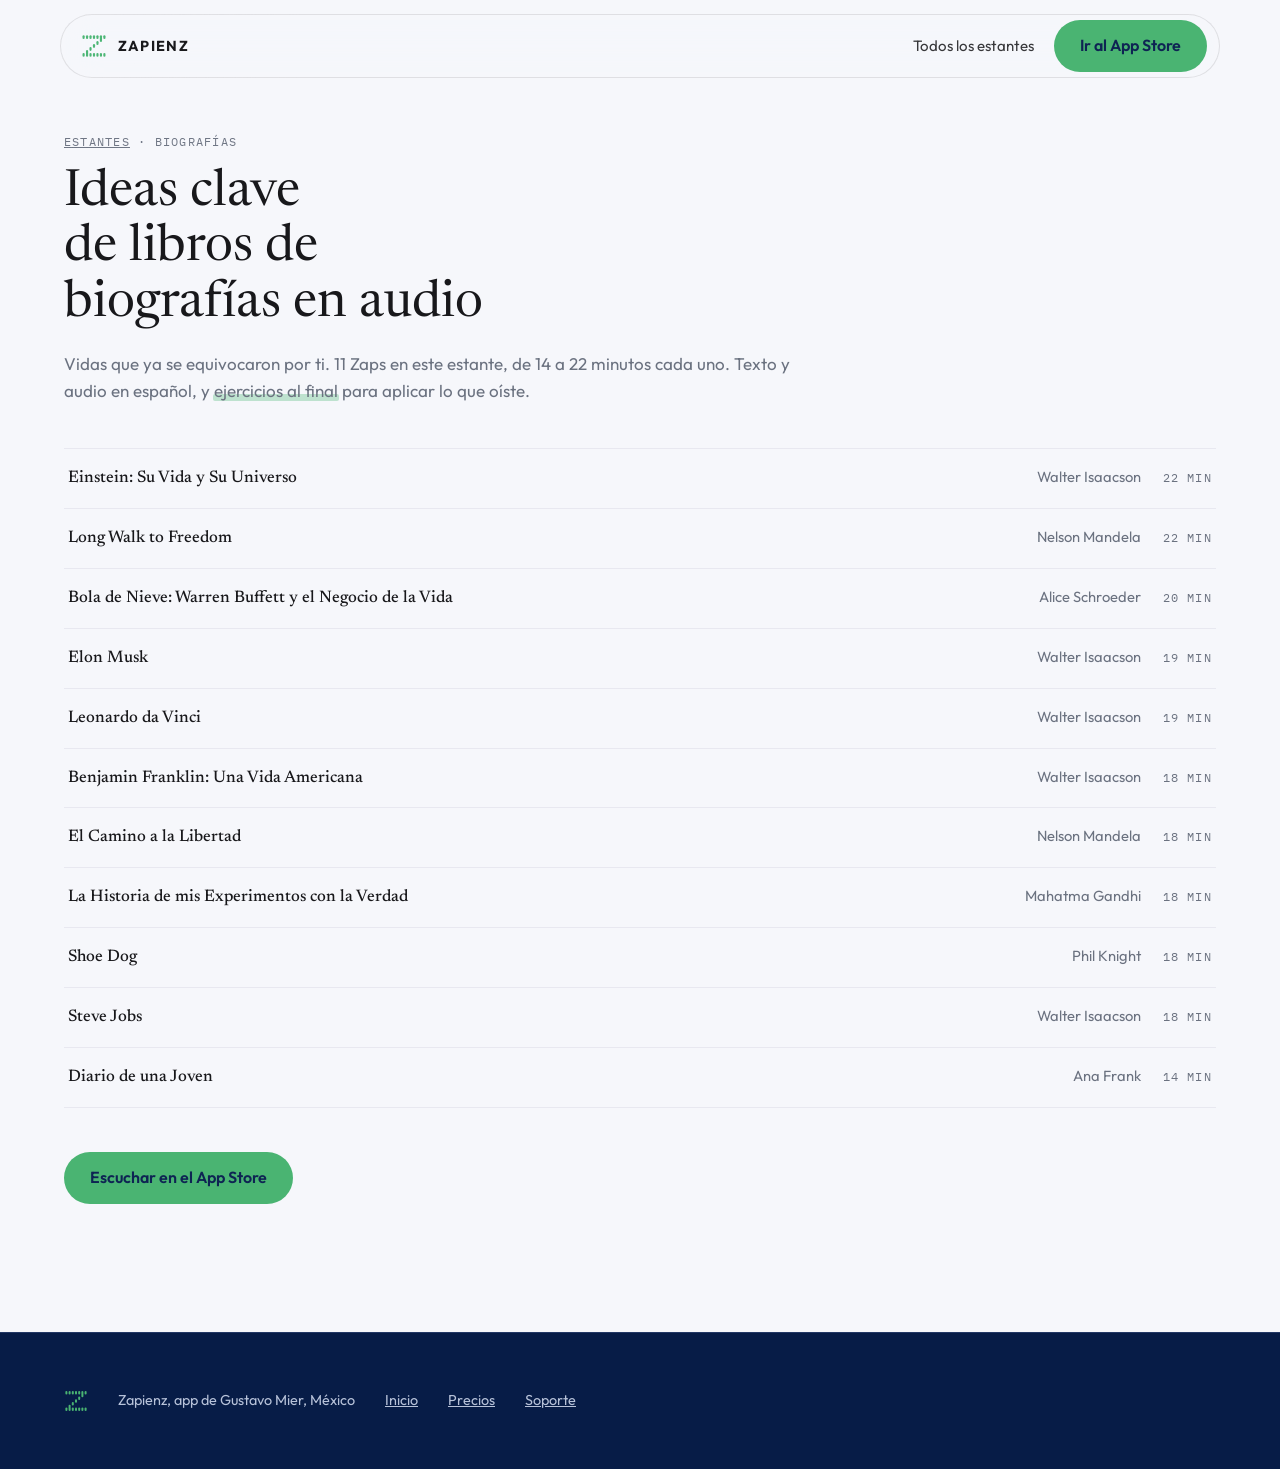
==== c/biografias/index.html @ 5ad280ed "Sitio de Zapienz: hero con clip cinematico propio, scrub por scroll y resenas reales - Hero: clips 1" ====
<!DOCTYPE html>
<html lang="es-MX" data-tema="papel">
<head>
<meta charset="utf-8">
<meta name="viewport" content="width=device-width, initial-scale=1, viewport-fit=cover">
<title>Libros de Biografías en audio y en español | Zapienz</title>
<meta name="description" content="Los 11 Zaps de biografías en Zapienz: las ideas clave de cada libro en audio y en español, de 14 a 22 minutos. Cada uno termina con ejercicios.">
<link rel="canonical" href="https://gamalabs26.github.io/zapienz-site/c/biografias/">
<meta name="theme-color" content="#0E2453">
<meta property="og:type" content="website">
<meta property="og:site_name" content="Zapienz">
<meta property="og:locale" content="es_MX">
<meta property="og:title" content="Libros de Biografías en audio y en español | Zapienz">
<meta property="og:description" content="Los 11 Zaps de biografías en Zapienz: las ideas clave de cada libro en audio y en español, de 14 a 22 minutos. Cada uno termina con ejercicios.">
<meta property="og:url" content="https://gamalabs26.github.io/zapienz-site/c/biografias/">
<meta property="og:image" content="https://gamalabs26.github.io/zapienz-site/assets/og.webp">
<meta property="og:image:width" content="1200">
<meta property="og:image:height" content="630">
<meta name="twitter:card" content="summary_large_image">
<meta name="twitter:title" content="Libros de Biografías en audio y en español | Zapienz">
<meta name="twitter:description" content="Los 11 Zaps de biografías en Zapienz: las ideas clave de cada libro en audio y en español, de 14 a 22 minutos. Cada uno termina con ejercicios.">
<meta name="twitter:image" content="https://gamalabs26.github.io/zapienz-site/assets/og.webp">
<link rel="icon" href="../../assets/brand/zapienz-mark.svg" type="image/svg+xml">
<link rel="preconnect" href="https://fonts.googleapis.com">
<link rel="preconnect" href="https://fonts.gstatic.com" crossorigin>
<link rel="stylesheet" href="https://fonts.googleapis.com/css2?family=Newsreader:ital,opsz,wght@0,6..72,400;0,6..72,500;1,6..72,400&amp;family=Outfit:wght@400;500;600;700&amp;family=IBM+Plex+Mono:wght@400;500&amp;display=swap">
<link rel="stylesheet" href="../../assets/css/site.css">
<script type="application/ld+json">
{"@context": "https://schema.org", "@type": "CollectionPage", "name": "Libros de Biografías en audio y en español | Zapienz", "description": "Los 11 Zaps de biografías en Zapienz: las ideas clave de cada libro en audio y en español, de 14 a 22 minutos. Cada uno termina con ejercicios.", "url": "https://gamalabs26.github.io/zapienz-site/c/biografias/", "inLanguage": "es", "isPartOf": {"@type": "WebSite", "name": "Zapienz", "url": "https://gamalabs26.github.io/zapienz-site/"}, "mainEntity": {"@type": "ItemList", "numberOfItems": 11, "itemListElement": [{"@type": "ListItem", "position": 1, "name": "Einstein: Su Vida y Su Universo"}, {"@type": "ListItem", "position": 2, "name": "Long Walk to Freedom"}, {"@type": "ListItem", "position": 3, "name": "Bola de Nieve: Warren Buffett y el Negocio de la Vida"}, {"@type": "ListItem", "position": 4, "name": "Elon Musk"}, {"@type": "ListItem", "position": 5, "name": "Leonardo da Vinci"}, {"@type": "ListItem", "position": 6, "name": "Benjamin Franklin: Una Vida Americana"}, {"@type": "ListItem", "position": 7, "name": "El Camino a la Libertad"}, {"@type": "ListItem", "position": 8, "name": "La Historia de mis Experimentos con la Verdad"}, {"@type": "ListItem", "position": 9, "name": "Shoe Dog"}, {"@type": "ListItem", "position": 10, "name": "Steve Jobs"}, {"@type": "ListItem", "position": 11, "name": "Diario de una Joven"}]}}
</script>
</head>
<body>
<svg class="grano" aria-hidden="true" focusable="false">
  <filter id="granoZap">
    <feTurbulence type="fractalNoise" baseFrequency="0.82" numOctaves="3" stitchTiles="stitch"/>
    <feColorMatrix type="saturate" values="0"/>
  </filter>
  <rect width="100%" height="100%" filter="url(#granoZap)"/>
</svg>
<nav class="nav" data-encogido="no" aria-label="Principal">
  <a class="nav__marca" href="../../" aria-label="Zapienz, inicio">
    <svg class="nav__mark" viewBox="0 0 120 120" width="26" height="26"
         aria-hidden="true" focusable="false" fill="currentColor">
      <rect class="zbar" data-col="0" x="7" y="10" width="10" height="18" rx="5"/>
      <rect class="zbar" data-col="0" x="7" y="92" width="10" height="18" rx="5"/>
      <rect class="zbar" data-col="1" x="23" y="10" width="10" height="18" rx="5"/>
      <rect class="zbar" data-col="1" x="23" y="78.33" width="10" height="31.67" rx="5"/>
      <rect class="zbar" data-col="2" x="39" y="10" width="10" height="18" rx="5"/>
      <rect class="zbar" data-col="2" x="39" y="64.67" width="10" height="18" rx="5"/>
      <rect class="zbar" data-col="2" x="39" y="92" width="10" height="18" rx="5"/>
      <rect class="zbar" data-col="3" x="55" y="10" width="10" height="18" rx="5"/>
      <rect class="zbar" data-col="3" x="55" y="51" width="10" height="18" rx="5"/>
      <rect class="zbar" data-col="3" x="55" y="92" width="10" height="18" rx="5"/>
      <rect class="zbar" data-col="4" x="71" y="10" width="10" height="18" rx="5"/>
      <rect class="zbar" data-col="4" x="71" y="37.33" width="10" height="18" rx="5"/>
      <rect class="zbar" data-col="4" x="71" y="92" width="10" height="18" rx="5"/>
      <rect class="zbar" data-col="5" x="87" y="10" width="10" height="31.67" rx="5"/>
      <rect class="zbar" data-col="5" x="87" y="92" width="10" height="18" rx="5"/>
      <rect class="zbar" data-col="6" x="103" y="10" width="10" height="18" rx="5"/>
      <rect class="zbar" data-col="6" x="103" y="92" width="10" height="18" rx="5"/>
    </svg>
    <svg class="nav__wordmark" viewBox="0 0 420 84" width="96" height="19"
         role="img" aria-label="Zapienz">
      <text x="0" y="62" font-family="Outfit, ui-sans-serif, system-ui, sans-serif"
            font-size="64" font-weight="700" letter-spacing="6"
            fill="currentColor">ZAPIENZ</text>
    </svg>
  </a>
  <div class="nav__enlaces"><a href="../../#catalogo-sec">Todos los estantes</a></div>
  <a class="cta" data-magnetic href="https://apps.apple.com/mx/app/id6762142820">Ir al App Store</a>
</nav>

<main class="seccion" data-superficie="papel" style="padding-top:132px">
  <div class="envoltura">
    <p class="mono"><a href="../../#catalogo-sec">Estantes</a> &middot; Biografías</p>
    <h1 class="serif" style="font-size:clamp(2rem,5vw,3.2rem);line-height:1.08;max-width:16ch;margin-top:14px">
      Ideas clave de libros de biografías en audio</h1>
    <p class="rev" style="margin-top:18px;color:var(--texto2);max-width:var(--medida)">
      Vidas que ya se equivocaron por ti. 11 Zaps en este estante, de 14 a 22 minutos cada uno. Texto y audio en español, y
      <span class="subrayado">ejercicios al final</span> para aplicar lo que oíste.</p>

    <ol class="lista-zaps">
        <li><span class="lista__t">Einstein: Su Vida y Su Universo</span><span class="lista__a">Walter Isaacson</span><span class="lista__m mono">22 min</span></li>
        <li><span class="lista__t">Long Walk to Freedom</span><span class="lista__a">Nelson Mandela</span><span class="lista__m mono">22 min</span></li>
        <li><span class="lista__t">Bola de Nieve: Warren Buffett y el Negocio de la Vida</span><span class="lista__a">Alice Schroeder</span><span class="lista__m mono">20 min</span></li>
        <li><span class="lista__t">Elon Musk</span><span class="lista__a">Walter Isaacson</span><span class="lista__m mono">19 min</span></li>
        <li><span class="lista__t">Leonardo da Vinci</span><span class="lista__a">Walter Isaacson</span><span class="lista__m mono">19 min</span></li>
        <li><span class="lista__t">Benjamin Franklin: Una Vida Americana</span><span class="lista__a">Walter Isaacson</span><span class="lista__m mono">18 min</span></li>
        <li><span class="lista__t">El Camino a la Libertad</span><span class="lista__a">Nelson Mandela</span><span class="lista__m mono">18 min</span></li>
        <li><span class="lista__t">La Historia de mis Experimentos con la Verdad</span><span class="lista__a">Mahatma Gandhi</span><span class="lista__m mono">18 min</span></li>
        <li><span class="lista__t">Shoe Dog</span><span class="lista__a">Phil Knight</span><span class="lista__m mono">18 min</span></li>
        <li><span class="lista__t">Steve Jobs</span><span class="lista__a">Walter Isaacson</span><span class="lista__m mono">18 min</span></li>
        <li><span class="lista__t">Diario de una Joven</span><span class="lista__a">Ana Frank</span><span class="lista__m mono">14 min</span></li>
    </ol>

    <p style="margin-top:44px"><a class="cta" data-magnetic href="https://apps.apple.com/mx/app/id6762142820">Escuchar en el App Store</a></p>
  </div>
</main>
<footer class="pie">
  <div class="pie__fila">
    <svg class="pie__mark" viewBox="0 0 120 120" width="24" height="24"
         aria-hidden="true" focusable="false" fill="currentColor">
      <rect class="zbar" data-col="0" x="7" y="10" width="10" height="18" rx="5"/>
      <rect class="zbar" data-col="0" x="7" y="92" width="10" height="18" rx="5"/>
      <rect class="zbar" data-col="1" x="23" y="10" width="10" height="18" rx="5"/>
      <rect class="zbar" data-col="1" x="23" y="78.33" width="10" height="31.67" rx="5"/>
      <rect class="zbar" data-col="2" x="39" y="10" width="10" height="18" rx="5"/>
      <rect class="zbar" data-col="2" x="39" y="64.67" width="10" height="18" rx="5"/>
      <rect class="zbar" data-col="2" x="39" y="92" width="10" height="18" rx="5"/>
      <rect class="zbar" data-col="3" x="55" y="10" width="10" height="18" rx="5"/>
      <rect class="zbar" data-col="3" x="55" y="51" width="10" height="18" rx="5"/>
      <rect class="zbar" data-col="3" x="55" y="92" width="10" height="18" rx="5"/>
      <rect class="zbar" data-col="4" x="71" y="10" width="10" height="18" rx="5"/>
      <rect class="zbar" data-col="4" x="71" y="37.33" width="10" height="18" rx="5"/>
      <rect class="zbar" data-col="4" x="71" y="92" width="10" height="18" rx="5"/>
      <rect class="zbar" data-col="5" x="87" y="10" width="10" height="31.67" rx="5"/>
      <rect class="zbar" data-col="5" x="87" y="92" width="10" height="18" rx="5"/>
      <rect class="zbar" data-col="6" x="103" y="10" width="10" height="18" rx="5"/>
      <rect class="zbar" data-col="6" x="103" y="92" width="10" height="18" rx="5"/>
    </svg>
    <span>Zapienz, app de Gustavo Mier, México</span>
    <a href="../../">Inicio</a>
    <a href="../../#precios">Precios</a>
    <a href="mailto:contactozapienz@gmail.com">Soporte</a>
  </div>
</footer>
<script src="../../assets/js/site.js" defer></script>
</body>
</html>
---- assets/css/site.css ----
/* =========================================================================
   ZAPIENZ — hoja unica. Concepto «De lomo a onda».
   Los 16 hex de marca salen del BRAND-CONTRACT del PRD, cada uno con fuente
   reabrible (icono de App Store medido con Pillow + lib/theme/colors.dart).
   Prohibido meter aqui un color que no este en ese contrato.
   ========================================================================= */

/* ---------- 1. TOKENS ---------------------------------------------------- */
:root{
  /* --- noche: todo lo que habla de SONIDO --- */
  --noche:        #0E2453;   /* fondo. 71.04% de los pixeles del icono de tienda */
  --noche-alto:   #10276D;   /* degradado superior del hero */
  --noche-hondo:  #071C47;   /* sombras y pie */
  --noche-sup:    #0F1B38;   /* superficie sobre noche */
  --noche-card:   #13244A;   /* tarjeta sobre noche */
  --noche-borde:  #223765;   /* borde sobre noche */
  --noche-texto:  #F8FAFC;   /* 14.4:1 sobre --noche */
  --noche-texto2: #B7C2D9;   /*  8.4:1 sobre --noche */
  --blanco:       #FFFFFF;   /* wordmark */

  /* --- papel: todo lo que habla del LIBRO --- */
  --papel:        #F6F7FB;
  --papel-hondo:  #F3F4F8;
  --papel-linea:  #E8E8F0;
  --tinta:        #18181B;   /* 16.5:1 sobre --papel */
  --tinta2:       #6B7280;

  /* --- accion, en ambas materias --- */
  --verde:        #4AB472;   /* CTA y barras */
  --verde-brillo: #38EB6B;   /* SOLO picos de barra y anillo de foco. Nunca superficie */

  /* --- movimiento: se definen UNA vez y todo el sitio hereda --- */
  --ease-out:    cubic-bezier(.16,.8,.3,1);
  --ease-exit:   cubic-bezier(.4,0,1,1);
  --ease-drawer: cubic-bezier(.22,1,.36,1);
  --dur-ui:      200ms;
  --dur-panel:   320ms;
  --dur-curtain: 520ms;
  --dur-reveal:  520ms;

  /* --- tipografia --- */
  --display: "Newsreader", ui-serif, Georgia, serif;
  --sans:    "Outfit", ui-sans-serif, system-ui, sans-serif;
  --mono:    "IBM Plex Mono", ui-monospace, SFMono-Regular, monospace;

  --medida: 68ch;
  --radio:  16px;
}

/* Superficie por seccion. Cada seccion pinta la suya, asi que nunca hay un
   estado intermedio feo mientras la cortina cruza. */
[data-superficie="noche"]{
  --bg: var(--noche); --bg2: var(--noche-card); --sup: var(--noche-sup);
  --texto: var(--noche-texto); --texto2: var(--noche-texto2);
  --linea: var(--noche-borde);
}
[data-superficie="papel"]{
  --bg: var(--papel); --bg2: var(--papel-hondo); --sup: var(--papel-hondo);
  --texto: var(--tinta); --texto2: var(--tinta2);
  --linea: var(--papel-linea);
}

/* ---------- 2. BASE ------------------------------------------------------ */
*,*::before,*::after{ box-sizing:border-box; }
html{ -webkit-text-size-adjust:100%;
       /* El nav es fijo y de 64 px: sin este margen de aterrizaje, cada enlace del
          menu dejaba su seccion medio tapada por la pildora. Medido: las cinco
          cifras de §4 quedaban cortadas por la mitad. */
       scroll-padding-top:96px; }
/* scroll-behavior NO va en html: animaria tambien Tab, Home/End y Ctrl+F.
   Se acota a los anclajes del nav, mas abajo. */
body{
  margin:0; background:var(--noche); color:var(--noche-texto);
  font-family:var(--sans); font-size:17px; line-height:1.6;
  font-synthesis-weight:none; text-rendering:optimizeLegibility;
  overflow-x:hidden;
}
img,svg,video,canvas{ max-width:100%; display:block; }
img{ height:auto; }
a{ color:inherit; }
h1,h2,h3{ margin:0; text-wrap:balance; }
p{ margin:0; }
ol,ul{ margin:0; padding:0; list-style:none; }
button{ font:inherit; color:inherit; background:none; border:0; cursor:pointer; }

:where(a,button,summary,[tabindex]):focus-visible{
  outline:3px solid var(--verde-brillo); outline-offset:3px; border-radius:6px;
}

.seccion{
  background:var(--bg); color:var(--texto);
  padding:clamp(72px,10vw,140px) clamp(20px,5vw,64px);
  position:relative; z-index:1;
}
.envoltura{ max-width:1200px; margin-inline:auto; }
.mono{ font-family:var(--mono); font-size:.78rem; letter-spacing:.10em;
       text-transform:uppercase; color:var(--texto2); }
.serif{ font-family:var(--display); font-weight:400; }
.sr-only{ position:absolute; width:1px; height:1px; padding:0; margin:-1px;
          overflow:hidden; clip-path:inset(50%); white-space:nowrap; }

/* ---------- 3. GRANO (mecanica: grain) ----------------------------------- */
/* El SVG feTurbulence vive inline en el HTML; aqui solo se tiende encima. */
.grano{
  position:fixed; inset:0; z-index:60; pointer-events:none;
  opacity:.16; mix-blend-mode:overlay;
}

/* ---------- 4. NAV — pill (mecanica: liquid-glass) ----------------------- */
.nav{
  position:fixed; z-index:50; top:14px; left:50%; translate:-50% 0;
  width:min(1160px,calc(100% - 28px));
  display:flex; align-items:center; gap:20px;
  padding:12px 12px 12px 20px; height:64px;
  border-radius:999px; border:1px solid rgba(255,255,255,.14);
  background:rgba(14,36,83,.55);
  backdrop-filter:blur(18px) saturate(150%);
  -webkit-backdrop-filter:blur(18px) saturate(150%);
  transition:height var(--dur-panel) var(--ease-out),
             background var(--dur-panel) var(--ease-out);
}
.nav[data-encogido="si"]{ height:52px; background:rgba(7,28,71,.72); }
[data-tema="papel"] .nav{
  background:rgba(246,247,251,.62); border-color:rgba(24,24,27,.10); color:var(--tinta);
}
.nav__marca{ display:flex; align-items:center; gap:10px; margin-right:auto;
             color:var(--verde); text-decoration:none; }
/* Ojo: `.nav__marca svg` tambien alcanzaba al imagotipo (que ahora va inline y
   tambien es un <svg>) y lo aplastaba a 26px. Cada pieza lleva su clase. */
.nav__mark{ width:26px; height:26px; flex:none; }
.nav__wordmark{ width:96px; height:19px; flex:none; color:var(--blanco); }
[data-tema="papel"] .nav__wordmark{ color:var(--tinta); }
.nav__enlaces{ display:flex; gap:22px; font-size:.94rem; }
.nav__enlaces a{ text-decoration:none; opacity:.86; transition:opacity var(--dur-ui) var(--ease-out); }
/* Los anclajes SI se animan; la navegacion por teclado no. */
.nav__enlaces a{ scroll-behavior:smooth; }

/* ---------- 5. CTA (mecanica: magnetic) ---------------------------------- */
/* El CTA principal va SOLIDO: nunca liquid-glass, nunca shiny-sweep. */
.cta{
  display:inline-flex; align-items:center; justify-content:center; gap:10px;
  min-height:52px; padding:0 26px; border-radius:999px;
  background:var(--verde); color:var(--noche);   /* 5.8:1. Blanco daria 2.6:1 y REPRUEBA */
  font-weight:600; font-size:1rem; text-decoration:none;
  transition:transform var(--dur-ui) var(--ease-out),
             box-shadow var(--dur-ui) var(--ease-out);
  will-change:transform;
}
.cta:active{ transform:scale(.97); }
.cta--fantasma{
  background:transparent; color:var(--texto);
  border:1px solid var(--linea); font-weight:500;
}
.cta--ancho{ width:100%; }
.cta-appstore{ display:inline-block; }
.cta-appstore img{ height:54px; width:auto; }

/* ---------- 6. HERO ------------------------------------------------------ */
.hero{
  min-height:100svh; display:grid; align-content:center;
  padding-top:120px; overflow:clip;
  background:linear-gradient(180deg,var(--noche-alto) 0%,var(--noche) 46%,var(--noche-hondo) 100%);
}
/* El clip en reposo. Vive DEBAJO del canvas del scrub: mientras el hero no se ha
   movido se ve el video; en cuanto el scroll entra, el canvas se revela encima y el
   video se pausa (ver `data-scrub` en site.js). Asi el brief -- video que autoarranca
   en bucle -- y el PRD -- el scroll manda los cuadros -- conviven sin pelearse por
   el mismo pixel. */
.hero__video{
  position:absolute; inset:0; z-index:0; width:100%; height:100%;
  object-fit:cover; display:block;
  opacity:0; transition:opacity .55s var(--ease-out);
}
.hero__video[data-listo="si"]{ opacity:1; }
.hero[data-scrub="si"] .hero__video{ opacity:0; }
.hero__lienzo{ position:absolute; inset:0; z-index:0; }
/* Un canvas con {alpha:false} y sin nada dibujado pinta NEGRO OPACO, y tapaba el
   degradado de marca del hero: el sitio abria en negro, que es justo lo prohibido.
   Se revela solo cuando el motor ya pinto su primer cuadro. */
.hero__lienzo canvas{ width:100%; height:100%; object-fit:cover;
                      opacity:0; transition:opacity var(--dur-reveal) var(--ease-out); }
/* El canvas solo se descubre cuando el scroll ya esta scrubbeando: si se revelara
   con el primer cuadro pintado, taparia el video en reposo. */
.hero[data-scrub="si"] .hero__lienzo[data-pintado="si"] canvas{ opacity:1; }
/* Sin JS -- o con el motor de cuadros caido -- el canvas nunca se descubre y manda
   el video con su poster. */
/* El preloader NUNCA es negro plano: es el poster del hero atenuado. */
.hero__poster{
  position:absolute; inset:0; z-index:0;
  /* La ruta va AQUI y no en un style inline del HTML: un url() dentro de una custom
     property se resuelve contra la hoja donde se sustituye, y desde el HTML acababa
     pidiendo assets/css/assets/hero-poster.webp. Medido en el servidor local. */
  background:linear-gradient(rgba(16,39,109,.30),rgba(7,28,71,.62)),
             url('../hero-poster.webp') center/cover no-repeat;
}
/* En vertical el poster 16:9 se recortaria a los lados y perderia los anaqueles de
   arriba; el clip movil tiene su propio cuadro inicial, y este es. */
@media (max-width:767px){
  .hero__poster{
    background:linear-gradient(rgba(16,39,109,.30),rgba(7,28,71,.62)),
               url('../hero-poster-916.webp') center/cover no-repeat;
  }
}
/* El velo del hero. Su trabajo es sostener el contraste AA del titular SIN apagar
   el clip: por eso pesa en la columna izquierda, donde vive el texto, y se abre
   casi del todo a la derecha, que es donde el video dibuja la Z. La version
   anterior estaba calibrada para tapar portadas y dejaba el clip como una bruma
   azul lavada (medido en captura: el trazo verde perdia casi todo el color). */
.hero__velo{
  position:absolute; inset:0; z-index:1; pointer-events:none;
  background:
    linear-gradient(90deg, rgba(14,36,83,.95) 0 18%, rgba(14,36,83,.86) 40%,
                    rgba(14,36,83,.62) 58%, rgba(14,36,83,.18) 80%,
                    rgba(14,36,83,.30) 100%),
    linear-gradient(180deg, rgba(16,39,109,.78) 0 8%, rgba(14,36,83,.12) 34%,
                    rgba(7,28,71,.46) 84%, rgba(7,28,71,.92) 100%);
}

/* ---------- 5b. EL MURO DE PORTADAS (parallax-layers) -------------------- */
/* Las 28 ilustraciones REALES del catalogo, en tres profundidades que derivan a
   distinta velocidad. Empezo en el hero, donde tapaba el clip de la libreria; su
   sitio es la seccion de precios: mientras se lee «1 credito = 1 Zap para
   siempre», detras pasa despacio el catalogo que se esta comprando. */
.seccion--muro{ position:relative; overflow:clip; }
.muro{
  position:absolute; inset:-8% -4%; z-index:0; pointer-events:none; overflow:clip;
  /* La inclinacion va en el ENVOLTORIO, nunca en `.muro__capa`: ahi el JS del
     parallax escribe su propio `transform` cada cuadro y borraria el giro. */
  transform:rotate(-4deg) scale(1.1);
  -webkit-mask-image:linear-gradient(180deg,transparent 0,#000 22% 74%,transparent 100%);
          mask-image:linear-gradient(180deg,transparent 0,#000 22% 74%,transparent 100%);
}
.muro__capa{ position:absolute; inset:0; will-change:transform; }
.muro__fila{
  position:absolute; left:0; display:flex; gap:22px; width:max-content;
  will-change:transform; animation:deriva var(--deriva) linear infinite;
}
/* Dos direcciones opuestas: con todas las filas hacia el mismo lado el muro se lee
   como una sola imagen que se mueve, y no como capas a distinta distancia. */
@keyframes deriva{ from{ transform:translate3d(0,0,0); }
                     to{ transform:translate3d(-50%,0,0); } }
@keyframes deriva-inv{ from{ transform:translate3d(-50%,0,0); }
                         to{ transform:translate3d(0,0,0); } }
.muro__fila img{ width:auto; border-radius:7px; display:block;
                 box-shadow:0 18px 40px rgba(4,14,38,.55); }

/* Cada profundidad: mas lejos = mas chica, mas apagada y mas lenta. */
.muro__fila--a{ top:-2%; --deriva:132s; }
.muro__fila--b{ top:30%; --deriva:104s; animation-name:deriva-inv; }
.muro__fila--c{ top:62%; --deriva:88s; }
.muro__fila--a img{ height:clamp(96px,12vw,150px);  filter:saturate(.5) brightness(.6); }
.muro__fila--b img{ height:clamp(120px,15vw,196px); filter:saturate(.65) brightness(.75); }
.muro__fila--c img{ height:clamp(140px,18vw,240px); filter:saturate(.8)  brightness(.9); }
/* Aqui el velo tapa MUCHO mas que en el hero: debajo hay dos tarjetas de precio con
   listas, y un precio que se lee mal es un precio que no se paga. */
.muro__velo{
  position:absolute; inset:0; z-index:1; pointer-events:none;
  background:
    linear-gradient(180deg, var(--noche) 0 6%, rgba(14,36,83,.86) 24%,
                    rgba(14,36,83,.9) 76%, var(--noche) 100%),
    linear-gradient(90deg, rgba(14,36,83,.5) 0, rgba(14,36,83,.12) 50%,
                    rgba(14,36,83,.5) 100%);
}
.seccion--muro > .envoltura{ position:relative; z-index:2; }

.hero__contenido{ position:relative; z-index:2; max-width:1200px;
                  margin-inline:auto; width:100%; }
.hero h1{
  font-family:var(--sans); font-weight:600; letter-spacing:-.025em; line-height:1.04;
  font-size:clamp(2.5rem,7vw,5.2rem); margin:18px 0 20px; max-width:16ch;
}
.hero__sub{ font-family:var(--display); font-size:clamp(1.05rem,2vw,1.3rem);
            color:var(--noche-texto2); max-width:52ch; margin-bottom:30px; }
.hero__acciones{ display:flex; flex-wrap:wrap; gap:14px; align-items:center; }
.hero__precio{ margin-top:22px; }

/* ---------- 6b. MUESTRA DE AUDIO (AnalyserNode) --------------------------
   El CTA secundario del hero suena. En un producto de audio la muestra ES la
   demo, asi que la onda que dibuja el canvas es el espectro REAL del archivo
   que se esta oyendo -- el mismo gesto grafico que el estante de §5, pero aqui
   movido por sonido y no por el puntero. Va numerada 6b y no 24 para quedarse
   pegada al hero, que es donde vive. */
.cta--audio{ cursor:pointer; font:inherit; font-weight:500; }
/* El icono se dibuja con bordes, sin SVG ni fuente de iconos: son 14 px y dos
   estados. Triangulo en reposo, dos barras sonando. */
.cta--audio__icono{ position:relative; width:12px; height:14px; flex:none; }
.cta--audio__icono::before,
.cta--audio__icono::after{ content:''; position:absolute; top:0;
                           transition:opacity var(--dur-ui) var(--ease-out); }
.cta--audio__icono::before{
  left:1px; width:0; height:0;
  border-left:11px solid currentColor;
  border-top:7px solid transparent; border-bottom:7px solid transparent;
}
.cta--audio__icono::after{ opacity:0; }
[data-sonando="si"] .cta--audio__icono::before{
  left:0; width:4px; height:14px; border:0; background:currentColor;
}
[data-sonando="si"] .cta--audio__icono::after{
  right:0; width:4px; height:14px; background:currentColor; opacity:1;
}

.muestra{
  margin-top:20px; max-width:440px;
  border:1px solid var(--noche-borde); border-radius:14px;
  padding:13px 16px 14px; background:rgba(19,36,74,.55);
  -webkit-backdrop-filter:blur(10px); backdrop-filter:blur(10px);
  opacity:0; transform:translate3d(0,-8px,0);
  transition:opacity var(--dur-panel) var(--ease-out),
             transform var(--dur-panel) var(--ease-drawer);
}
.muestra.abierta{ opacity:1; transform:none; }
.muestra__fila{ display:flex; align-items:center; gap:14px; }
/* `display:block` y alto fijo: un canvas es inline por defecto y arrastra el
   espacio de la linea base, que dejaba 4 px de aire bajo la onda. */
.muestra__onda{ flex:1 1 auto; width:100%; height:40px; display:block; }
.muestra__t{ flex:none; font-size:.78rem; color:var(--noche-texto2);
             font-variant-numeric:tabular-nums; }
.muestra__pie{ margin-top:10px; font-size:.8rem; line-height:1.45;
               color:var(--noche-texto2); }

/* ---------- 7. blur-in-word ---------------------------------------------- */
.palabra{ display:inline-block; filter:blur(10px); opacity:0;
          transform:translate3d(0,.34em,0);
          transition:filter var(--dur-reveal) var(--ease-out),
                     opacity  var(--dur-reveal) var(--ease-out),
                     transform var(--dur-reveal) var(--ease-out); }
.palabra.visible{ filter:blur(0); opacity:1; transform:none; }

/* ---------- 8. REVEALS (piso gratis) ------------------------------------- */
.rev{ opacity:0; transform:translate3d(0,22px,0);
      transition:opacity var(--dur-reveal) var(--ease-out),
                 transform var(--dur-reveal) var(--ease-out); }
.rev.visible{ opacity:1; transform:none; }

/* ---------- 9. highlighter-sweep ----------------------------------------- */
.subrayado{ position:relative; white-space:nowrap; }
.subrayado::after{
  content:""; position:absolute; left:-.08em; right:-.08em; bottom:.02em; height:.42em;
  background:var(--verde); opacity:.32; z-index:-1; border-radius:2px;
  transform:scaleX(0); transform-origin:left center;
  transition:transform 560ms var(--ease-drawer);
}
.subrayado.visible::after{ transform:scaleX(1); }

/* ---------- 10. TARJETAS ------------------------------------------------- */
.rejilla-3{ display:grid; gap:18px; grid-template-columns:repeat(auto-fit,minmax(260px,1fr));
            margin-top:44px; }
/* La tarjeta deja de ser un rectangulo gris: cifra real arriba, filete verde a la
   izquierda que crece al apuntarla, y la del medio montada un poco mas arriba para
   que las tres no lean como tres columnas iguales de una diapositiva. */
.tarjeta{ position:relative; overflow:hidden;
          background:var(--sup); border:1px solid var(--linea);
          border-radius:var(--radio); padding:26px 26px 26px 30px;
          transition:transform var(--dur-panel) var(--ease-out),
                     border-color var(--dur-panel) var(--ease-out); }
.tarjeta::before{ content:""; position:absolute; left:0; top:0; bottom:0; width:3px;
                  background:var(--verde); transform:scaleY(.22);
                  transform-origin:0 0;
                  transition:transform var(--dur-panel) var(--ease-drawer); }
.tarjeta__n{ display:block; font-family:var(--sans); font-weight:600;
             font-size:3.1rem; line-height:1; letter-spacing:-.04em;
             color:var(--verde); margin-bottom:12px; }
.tarjeta h3{ font-family:var(--sans); font-weight:600; font-size:1.12rem; margin-bottom:8px; }
.tarjeta p{ color:var(--texto2); font-size:.96rem; }
.rejilla-3 > .tarjeta:nth-child(2){ transform:translate3d(0,-22px,0); }

/* ---------- 11. SAGA (pinned-saga) --------------------------------------- */
.saga{ position:relative; }
/* El pin lo pone el JS (site.js), no esta hoja: sin JS la saga tiene que quedar
   como una lista apilada y legible, que es el fallback que promete el PRD. */
.saga__pin{ position:relative; top:0; min-height:100svh; display:grid;
            align-content:center; overflow:clip;
            padding-block:clamp(48px,8vh,96px); }
/* El halo. La seccion vive sobre papel casi blanco y la queja medida fue que el
   45% del alto se leia como hueco: este resplandor verde detras del telefono le
   da centro de gravedad a la composicion y ata la seccion al color de marca. */
.saga__aura{
  position:absolute; z-index:0; left:-8%; top:50%; translate:0 -50%;
  width:min(780px,64vw); aspect-ratio:1; border-radius:50%; pointer-events:none;
  background:radial-gradient(circle,
    color-mix(in srgb,var(--verde) 52%,transparent) 0,
    color-mix(in srgb,var(--verde) 20%,transparent) 38%,
    color-mix(in srgb,var(--verde) 6%,transparent) 60%,
    transparent 76%);
  filter:blur(10px);
}
.saga__rejilla{ position:relative; z-index:1; display:grid;
                grid-template-columns:minmax(0,330px) minmax(0,1fr);
                gap:clamp(28px,5.5vw,80px); align-items:center; }
.saga__h{ font-family:var(--display); font-weight:500; line-height:1.12;
          font-size:clamp(1.8rem,4.2vw,2.9rem); letter-spacing:-.018em;
          margin:10px 0 26px; }
.saga__caja{ position:relative; }
.saga__pie{ margin-top:24px; font-style:italic; font-size:1.15rem;
            color:var(--texto2); }

/* --- El telefono: la pantalla real de la app, reconstruida en HTML --- */
.fono{ perspective:1500px; justify-self:center; width:100%; max-width:330px; }
.fono__pantalla{
  position:relative; width:100%; aspect-ratio:330/672; overflow:hidden;
  border-radius:42px; border:10px solid #0B1024; background:#060E24;
  padding:16px 15px 0; display:flex; flex-direction:column; gap:13px;
  color:var(--noche-texto); font-size:13px; line-height:1.35;
  box-shadow:0 42px 80px rgba(7,28,71,.38), 0 8px 20px rgba(7,28,71,.24),
             inset 0 0 0 1px rgba(255,255,255,.07);
}
/* La barra de la app: flecha de regreso y marcador, los dos iconos que salen en
   la captura. Van en CSS puro para no cargar un SVG por un triangulo. */
.fono__barra{ display:flex; justify-content:space-between; align-items:center;
              height:30px; flex:none; }
.fono__icono{ width:30px; height:30px; border-radius:50%;
              background:rgba(255,255,255,.07); position:relative; }
.fono__icono--atras::before{
  content:""; position:absolute; left:12px; top:50%;
  width:8px; height:8px; border-left:2px solid var(--noche-texto2);
  border-bottom:2px solid var(--noche-texto2); rotate:45deg; translate:0 -50%;
}
.fono__icono--marca{ background:color-mix(in srgb,var(--verde) 22%,transparent); }
.fono__icono--marca::before{
  content:""; position:absolute; inset:9px 11px; background:var(--verde-brillo);
  clip-path:polygon(0 0,100% 0,100% 100%,50% 72%,0 100%);
}
.fono__ficha{ display:grid; grid-template-columns:74px minmax(0,1fr); gap:12px;
              align-items:start; flex:none; }
/* La cubierta va en TIPOGRAFIA: ninguna de las 28 ilustraciones propias es de
   este libro y aparear una seria inventar la asociacion (PRD, seccion 10.4). */
.fono__tapa{
  aspect-ratio:3/4; border-radius:10px; display:grid; align-content:center;
  padding:8px; font-family:var(--display); font-size:12px; line-height:1.15;
  color:var(--noche-texto); text-align:left;
  background:linear-gradient(155deg,var(--noche-alto),var(--noche-hondo));
  box-shadow:inset 0 0 0 1px rgba(255,255,255,.09);
}
.fono__tapa b{ font-size:17px; font-weight:600; display:block; }
.fono__chip{ display:inline-block; padding:4px 9px; border-radius:999px;
             background:rgba(255,255,255,.08); color:var(--noche-texto2);
             font-size:10.5px; letter-spacing:.01em; }
.fono__libro{ font-family:var(--display); font-size:17px; line-height:1.15;
              margin:7px 0 2px; }
.fono__autor{ color:var(--noche-texto2); font-size:11.5px; }
.fono__chips{ display:flex; gap:6px; margin-top:8px; }
.fono__cta{ flex:none; border-radius:12px; padding:11px; text-align:center;
            background:var(--verde); color:#06210F; font-weight:600;
            font-size:13px; box-shadow:0 10px 26px rgba(74,180,114,.35); }
.fono__seccion{ flex:1 1 auto; min-height:0; border-radius:14px; padding:12px;
                background:rgba(255,255,255,.05);
                box-shadow:inset 0 0 0 1px rgba(255,255,255,.07);
                display:flex; flex-direction:column; gap:9px; }
.fono__vivo{ align-self:start; padding:3px 9px; border-radius:999px;
             font-family:var(--mono); font-size:9.5px; letter-spacing:.08em;
             text-transform:uppercase; color:var(--verde-brillo);
             background:color-mix(in srgb,var(--verde) 18%,transparent); }
.fono__titulo{ font-family:var(--display); font-size:16px; line-height:1.22; }
.fono__onda{ width:100%; flex:1 1 auto; min-height:54px; }
.fono__player{ flex:none; display:grid; grid-template-columns:34px minmax(0,1fr) 34px;
               gap:10px; align-items:center; padding:10px 0 9px;
               border-top:1px solid rgba(255,255,255,.09); }
.fono__mini{ width:34px; height:34px; border-radius:7px;
             background:linear-gradient(155deg,var(--noche-alto),var(--noche-hondo));
             box-shadow:inset 0 0 0 1px rgba(255,255,255,.09); }
.fono__minilibro{ font-size:11.5px; white-space:nowrap; overflow:hidden;
                  text-overflow:ellipsis; }
.fono__minipaso{ font-family:var(--mono); font-size:10px; color:var(--noche-texto2);
                 margin-top:2px; }
.fono__play{ width:34px; height:34px; border-radius:50%; background:var(--verde);
             position:relative; }
.fono__play::before{ content:""; position:absolute; left:11px; top:50%;
                     translate:0 -50%; width:0; height:0;
                     border-left:11px solid #06210F;
                     border-top:7px solid transparent;
                     border-bottom:7px solid transparent; }
.fono__barrita{ flex:none; height:3px; border-radius:2px; margin-bottom:10px;
                background:rgba(255,255,255,.12); overflow:hidden; }
.fono__barrita i{ display:block; height:100%; width:8%; border-radius:2px;
                  background:var(--verde-brillo);
                  transition:width var(--dur-panel) var(--ease-out); }

/* --- La lista de las seis secciones --- */
/* El foco NO se marca apagando el texto inactivo. Lo hacia con `opacity:.28`, que
   sobre papel dejaba los items 1-5 en ~1.9:1 de contraste: ilegibles, y por debajo
   del AA que exige el PRD. Ahora el inactivo se queda en --texto2 (4.6:1 medido
   sobre --papel) y lo que cambia es el color, la posicion y el numero. */
.saga__lista li{ padding:15px 0 15px 52px; position:relative;
                 border-bottom:1px solid var(--linea); color:var(--texto2);
                 font-family:var(--display);
                 font-size:clamp(1.05rem,2.1vw,1.45rem); line-height:1.25;
                 transition:color var(--dur-panel) var(--ease-out),
                            transform var(--dur-panel) var(--ease-out); }
.saga__lista li[data-activo="si"]{ color:var(--texto); transform:translate3d(8px,0,0); }
.saga__lista li::before{
  content:attr(data-n); position:absolute; left:0; top:50%; translate:0 -50%;
  width:34px; height:34px; border-radius:50%; display:grid; place-items:center;
  font-family:var(--mono); font-size:.74rem;
  border:1px solid var(--linea); color:var(--texto2); background:var(--bg);
  transition:background var(--dur-panel) var(--ease-out),
             color var(--dur-panel) var(--ease-out),
             box-shadow var(--dur-panel) var(--ease-out);
}
.saga__lista li[data-activo="si"]::before{
  background:var(--verde); border-color:var(--verde); color:#06210F;
  box-shadow:0 0 0 6px color-mix(in srgb,var(--verde) 18%,transparent);
}
/* El haz pasa por el CENTRO de los numeros: 34 px de ancho, menos su mitad.
   Debajo va un riel fijo: sin el, el tramo luminoso se leia como una rayita verde
   suelta entre dos items en vez de como algo que recorre la lista. */
.saga__caja::before{ content:""; position:absolute; left:16px; top:18px; bottom:18px;
                     width:2px; background:var(--linea); border-radius:2px; }
.saga__haz{ position:absolute; left:16px; top:0; width:2px; height:100%; z-index:1; }
.saga__lista{ position:relative; z-index:2; }

/* ---------- 12. spotlight-reveal (CSS-first) ----------------------------- */
/* Las tres huellas viven AQUI, en la misma declaracion: la mascara, el
   radial-gradient y la variable de puntero. El JS solo mueve --mx / --my. */
.linterna{ position:relative; border-radius:var(--radio); overflow:hidden;
           touch-action:none; cursor:none; }
.linterna__capa{ position:absolute; inset:0; }
/* La onda va ENCIMA y enmascarada: dentro del haz se ve el audio, fuera se lee
   la cita. Es el gesto de la linterna, no una capa de fondo. */
.linterna__onda{
  z-index:2;
  /* En reposo el haz descansa ABAJO A LA DERECHA, junto a la pista «desliza el
     dedo», no en el centro. Con el centro por defecto la onda se tendia encima de
     la cita y borraba palabras enteras: medido en captura, «de dominar un oficio»
     y «construir lealtad» quedaban tapadas antes de que nadie moviera el cursor. */
  -webkit-mask-image:radial-gradient(circle var(--r,130px) at var(--mx,87%) var(--my,78%),
                     #000 58%, rgba(0,0,0,.35) 78%, transparent 100%);
          mask-image:radial-gradient(circle var(--r,130px) at var(--mx,87%) var(--my,78%),
                     #000 58%, rgba(0,0,0,.35) 78%, transparent 100%);
}
/* La CITA va en flujo y es la que le da altura a la caja; la onda se tiende encima
   con la mascara. Con las dos capas en absolute la linterna colapsaba a una linea
   de 1 px y la mecanica protagonista de esta seccion no se veia. Medido en local. */
.linterna__texto{ position:relative; inset:auto; z-index:1;
                  padding:clamp(28px,5vw,56px); font-family:var(--display);
                  font-size:clamp(1.05rem,2.1vw,1.45rem); line-height:1.5;
                  color:var(--noche-texto2);
                  min-height:min(46vh,360px); display:grid; align-content:center; }
.linterna__pista{ position:absolute; right:16px; bottom:14px; z-index:3;
                  pointer-events:none; }

/* ---------- 13. CIFRAS --------------------------------------------------- */
.cifras{ display:grid; gap:20px; margin-top:48px;
         grid-template-columns:repeat(auto-fit,minmax(180px,1fr)); }
.cifra__n{ font-family:var(--sans); font-weight:600; letter-spacing:-.03em;
           font-size:clamp(2.6rem,6vw,4rem); color:var(--verde); line-height:1; }
.cifra__t{ color:var(--texto2); margin-top:8px; font-size:.95rem; }
.cifra__pie{ font-family:var(--mono); font-size:.72rem; color:var(--texto2); opacity:.7; }

/* ---------- 14. ESTANTE + catalog-waveform ------------------------------- */
/* La onda de 303 barras vive sobre una PLACA NOCHE, no sobre el papel. Medido en
   captura: verde #4AB472 al 62% de alfa sobre --papel da ~1.9:1 de contraste y se
   lee como una grafica de hoja de calculo. Sobre noche es un ecualizador. La placa
   ademas mete la materia «sonido» en mitad de la seccion «libro», que es el
   concepto entero del sitio, y da la transicion entre superficies que faltaba. */
.estante__lienzo{ position:relative; width:100%; height:min(56vh,430px);
                  touch-action:none; border-radius:22px; overflow:hidden;
                  padding:26px 22px 22px;
                  background:
                    radial-gradient(120% 90% at 50% 118%,
                      color-mix(in srgb,var(--verde) 26%,transparent) 0, transparent 62%),
                    linear-gradient(180deg,var(--noche-alto),var(--noche) 46%,var(--noche-hondo));
                  box-shadow:0 30px 70px rgba(7,28,71,.26),
                             inset 0 0 0 1px rgba(255,255,255,.07); }
.estante__lienzo canvas{ width:100%; height:100%; }
.estante__tooltip{
  /* top/left explicitos: un absolute sin ellos se ancla a su posicion ESTATICA
     -- debajo del canvas -- y el translate3d del JS lo dejaba flotando sobre las
     tarjetas de abajo en vez de junto al cursor. */
  position:absolute; top:0; left:0; z-index:4; pointer-events:none; opacity:0;
  padding:9px 13px; border-radius:10px; font-family:var(--mono); font-size:.75rem;
  /* La placa ya es noche: un rotulo noche sobre noche desaparece. Va en papel. */
  background:var(--papel); color:var(--tinta); border:1px solid var(--papel-linea);
  box-shadow:0 10px 26px rgba(4,14,38,.45);
  transition:opacity var(--dur-ui) var(--ease-out);
}
.estante__tooltip[data-ver="si"]{ opacity:1; }
.estantes{ display:grid; gap:14px; margin-top:40px;
           grid-template-columns:repeat(auto-fit,minmax(280px,1fr)); }
.estanteria{ display:block; text-decoration:none; padding:20px;
             border:1px solid var(--linea); border-radius:var(--radio);
             background:var(--sup);
             transition:transform var(--dur-ui) var(--ease-out); }
.estanteria:active{ transform:scale(.985); }
.estanteria h3{ font-family:var(--display); font-size:1.25rem; }
.estanteria__n{ font-family:var(--mono); font-size:.72rem; color:var(--texto2); }
.estanteria__t{ color:var(--texto2); font-size:.9rem; margin-top:8px; }

/* ---------- 15. bento-bleed ---------------------------------------------- */
/* Guarda para la barra de desplazamiento clasica de Windows: ahi `100vw` mide 15 px
   mas que el area visible, asi que el canal calculado se pasa por esos 15 px. `clip`
   recorta en la caja de relleno -- justo el borde de la ventana -- y, a diferencia de
   `hidden`, no crea contenedor de desplazamiento, asi nada pegajoso se rompe. */
#catalogo-sec{ overflow-x:clip; }
/* Copia que depende del aparato, no del ancho: un iPad grande es tactil y una
   ventana angosta de escritorio no lo es. */
.solo-tacto{ display:none; }
@media (hover:none),(pointer:coarse){
  .solo-fino{ display:none; }
  .solo-tacto{ display:inline; }
  /* El equivalente tactil del hover: al tocar, esa portada recupera su color. */
  .bento figure:active::after{ opacity:0; }
}
.bento{
  display:grid; gap:12px; margin-top:52px;
  grid-template-columns:repeat(4,1fr);
  grid-template-areas:
    "a a b c"
    "a a d e"
    "f g h h";
}
.bento figure{ margin:0; border-radius:12px; overflow:hidden; background:var(--bg2);
               position:relative; }
/* Las 28 ilustraciones son PROPIAS y reales, pero cada una nacio con su propia
   paleta (moradas, amarillas, turquesas) y juntas rompen el azul-verde de la marca.
   En vez de sustituirlas por arte inventado se unifican con una capa `color` de
   marca: la imagen sigue siendo la de la app y el mosaico lee como un material.
   Con puntero fino, el hover devuelve el color original de esa portada. */
.bento figure:not(.sangra--app)::after{
  content:""; position:absolute; inset:0; pointer-events:none; z-index:1;
  background:linear-gradient(180deg,var(--noche-alto),var(--noche));
  mix-blend-mode:color; opacity:.86;
  transition:opacity var(--dur-panel) var(--ease-out);
}
.bento figure:not(.sangra--app) img{ filter:contrast(1.06) saturate(.92); }
/* La sangria llega al borde DERECHO de la ventana. `calc(50% - 50vw)` NO valia el
   canal: en un hijo de rejilla ese 50% se resuelve contra el AREA de rejilla, no
   contra el contenedor, asi que la banda se salia y el documento crecia -- medido
   headless: 1440 -> scrollWidth 2040, y tambien en movil (390 -> 410). El canal real
   es (ventana - envoltura)/2, con la envoltura en min(1200px, ventana - 2 margenes).
   Comprobado contra la geometria medida a 1920/1440/1100/860/600/390/375.
   El comentario va ARRIBA de la regla a proposito: el detector de `bento-bleed` pide
   `object-fit:cover` y `100vw` dentro de la misma ventana de 300 caracteres, y con
   este texto en medio de las dos reglas la mecanica dejaba de registrarse. */
.bento img{ width:100%; height:100%; object-fit:cover; aspect-ratio:2/3; }
.bento .sangra{ grid-area:h; max-width:100vw;
                --canal:calc((100vw - min(1200px, 100vw - 2 * clamp(20px,5vw,64px))) / 2);
                margin-right:calc(-1 * var(--canal)); border-radius:12px 0 0 12px; }
.bento .sangra img{ aspect-ratio:16/9; }
/* El hijo DIRECTO, con `>`. Sin el, `.bento :nth-child(1)` es un selector de
   descendiente y tambien alcanzaba a las dos <img> de dentro de la banda: les
   asignaba `grid-area:a` y `b`, nombres que no existen en esa rejilla, y las dos
   pantallas acababan encimadas y empujadas al borde. Medido headless a 1440. */
.bento > :nth-child(1){ grid-area:a; } .bento > :nth-child(2){ grid-area:b; }
.bento > :nth-child(3){ grid-area:c; } .bento > :nth-child(4){ grid-area:d; }
.bento > :nth-child(5){ grid-area:e; } .bento > :nth-child(6){ grid-area:f; }
.bento > :nth-child(7){ grid-area:g; }

/* La banda a sangre NO recorta una foto vertical a 16:9: es una franja noche con
   las dos pantallas REALES de la app encima. Recortar un screenshot de telefono a
   panoramico deja fuera justo lo que hay que ver. */
.bento .sangra--app{
  background:var(--noche); display:grid; grid-auto-flow:column;
  /* `justify-content:center` y no el reparto por defecto: con el reparto, las dos
     columnas implicitas se estiran hasta llenar la banda y el `gap` deja de valer
     nada -- las pantallas quedaban a 340 px una de otra. Centradas, la separacion
     es la del token. */
  place-items:center; justify-content:center;
  gap:clamp(14px,4vw,40px); padding:26px 16px;
}
.bento .sangra--app img{
  height:clamp(150px,26vw,260px); width:auto;
  border-radius:14px; border:1px solid rgba(255,255,255,.16);
}
/* La proporcion va POR IMAGEN y con las medidas reales del archivo. Con
   `aspect-ratio:auto` se descarta la razon que dan los atributos width/height, y
   una imagen `loading="lazy"` que todavia no carga se queda sin ancho intrinseco:
   `width:auto` colapsaba a 0 y las dos pantallas median 2 px (los bordes). Con la
   razon declarada, el ancho existe desde el primer cuadro y no hay salto. */
.bento .sangra--app img:nth-of-type(1){ aspect-ratio:752/1311; }
.bento .sangra--app img:nth-of-type(2){ aspect-ratio:646/1255; }

/* ---------- video-loop-seamless: ambiente de fondo ------------------------
   Corre detras del cierre, atenuado, sin competir con el texto. El ping-pong lo
   hace el JS; el <video> queda mudo y en bucle aunque el JS no cargue. */
.seccion--ambiente{ position:relative; overflow:hidden; }
.ambiente{ position:absolute; inset:0; z-index:0; pointer-events:none; }
.ambiente video{ width:100%; height:100%; object-fit:cover; opacity:.18; }
.seccion--ambiente > .envoltura{ position:relative; z-index:1; }

/* ---------- 15b. RESENA (la que no hay todavia) --------------------------- */
/* Dos reseñas, dos tarjetas. Borde solido y no punteado: el punteado era la marca
   de «hueco declarado» del resto del sitio, y esto ya no es un hueco -- son citas
   reales. */
.resenas{ display:grid; gap:20px; margin-top:36px;
          grid-template-columns:repeat(auto-fit,minmax(300px,1fr)); }
.resena{ margin:0; border:1px solid var(--linea); border-radius:var(--radio);
         padding:clamp(24px,3.4vw,34px); background:var(--bg2);
         display:flex; flex-direction:column; gap:14px;
         transition:transform var(--dur-ui) var(--ease-out),
                    border-color var(--dur-ui) var(--ease-out); }
@media (hover:hover){
  .resena:hover{ transform:translateY(-4px); border-color:var(--verde); }
}
.resena__estrellas{ color:var(--verde); letter-spacing:.22em; font-size:.9rem; }
.resena__cita{ margin:0; }
.resena__titulo{ font-family:var(--sans); font-weight:600; font-size:1.05rem;
                 margin-bottom:10px; }
.resena__cita p:last-child{ font-family:var(--display); font-size:1.12rem;
                            line-height:1.55; color:var(--texto); }
.resena__pie{ margin-top:auto; font-family:var(--mono); font-size:.72rem;
              letter-spacing:.08em; text-transform:uppercase; color:var(--texto2); }
.linterna__texto cite{ display:block; margin-top:18px; font-style:normal;
                       font-family:var(--mono); font-size:.76rem; opacity:.72; }
blockquote.linterna__texto{ margin:0; }

/* ---------- 16. PRECIOS -------------------------------------------------- */
.precios{ display:grid; gap:20px; margin-top:48px;
          grid-template-columns:repeat(auto-fit,minmax(300px,1fr)); }
.plan{ padding:32px; border-radius:var(--radio);
       border:1px solid rgba(255,255,255,.14);
       background:rgba(19,36,74,.5);
       backdrop-filter:blur(14px) saturate(140%);
       -webkit-backdrop-filter:blur(14px) saturate(140%);
       display:flex; flex-direction:column; gap:14px; }
.plan h3{ font-family:var(--sans); font-weight:600; font-size:1.3rem; }
.plan__precio{ font-family:var(--sans); font-weight:600; font-size:2.2rem;
               letter-spacing:-.02em; color:var(--verde); }
.plan__lista li{ color:var(--texto2); font-size:.95rem; padding:5px 0; }
.plan .cta{ margin-top:auto; }
/* Las dos tarjetas eran gemelas y no decian cual es cual. El sello es un dato, no
   una promesa de marketing: Premium abre los 303 Zaps publicados. */
.plan--todo{ border-color:color-mix(in srgb,var(--verde) 52%,transparent);
             background:rgba(19,36,74,.66);
             box-shadow:0 0 0 1px color-mix(in srgb,var(--verde) 16%,transparent),
                        0 26px 60px rgba(4,14,38,.4); }
.plan__sello{ align-self:start; padding:5px 11px; border-radius:999px;
              font-family:var(--mono); font-size:.68rem; letter-spacing:.1em;
              text-transform:uppercase; color:var(--verde-brillo);
              background:color-mix(in srgb,var(--verde) 18%,transparent); }
.nota{ margin-top:26px; }

/* ---------- 17. ACORDEON ------------------------------------------------- */
.faq{ margin-top:44px; border-top:1px solid var(--linea); }
.faq__item{ border-bottom:1px solid var(--linea); }
.faq__b{ width:100%; text-align:left; display:flex; gap:16px; align-items:center;
         min-height:56px; padding:18px 0; font-size:1.06rem; font-weight:500; }
.faq__b::after{ content:"+"; margin-left:auto; font-family:var(--mono); font-size:1.3rem;
                color:var(--texto2); transition:transform var(--dur-panel) var(--ease-out); }
.faq__b[aria-expanded="true"]::after{ transform:rotate(45deg); }
/* grid-template-rows 0fr -> 1fr: se anima sin tocar height. */
.faq__panel{ display:grid; grid-template-rows:0fr;
             transition:grid-template-rows var(--dur-panel) var(--ease-out); }
.faq__item[data-abierto="si"] .faq__panel{ grid-template-rows:1fr; }
.faq__panel > div{ overflow:hidden; }
.faq__panel p{ padding-bottom:22px; color:var(--texto2); max-width:var(--medida);
               font-family:var(--display); }

/* ---------- 18. CORTINA (curtain-palette-swap) --------------------------- */
.cortina{
  /* Se sale 20vw por cada lado: con skewX(-8deg) la esquina superior se desplaza
     ~tan(8deg) x media altura hacia la derecha, y una cortina de 100vw exacta deja
     una cuna verde asomada en la esquina cuando esta "guardada". Medido: 64 px en
     una ventana de 914 px de alto. */
  position:fixed; inset:0 -20vw; z-index:70; pointer-events:none;
  /* No es un flashazo verde: es un barrido que ENTRA con el material de destino.
     El borde de ataque es verde y detras ya viene el color de la superficie a la
     que vas, para que los 520 ms se lean como cambio de capitulo y no como corte. */
  background:linear-gradient(100deg,
              var(--verde) 0 38%, var(--verde-brillo) 38% 42%,
              var(--cortina-destino,var(--noche)) 42% 100%);
  will-change:transform;
  transform:translate3d(-120%,0,0) skewX(-8deg);
}

/* ---------- 19. PIE ------------------------------------------------------ */
.pie{ background:var(--noche-hondo); color:var(--noche-texto2);
      padding:56px clamp(20px,5vw,64px); border-top:1px solid var(--noche-borde); }
.pie__fila{ max-width:1200px; margin-inline:auto; display:flex; flex-wrap:wrap;
            gap:18px 30px; align-items:center; font-size:.9rem; }
.pie a{ color:var(--noche-texto2); }
.pie__mark{ width:24px; height:24px; color:var(--verde); flex:none; }

/* ---------- 19b. LISTA DE UN ESTANTE (paginas de categoria) --------------- */
.lista-zaps{ list-style:none; margin:44px 0 0; padding:0;
             border-top:1px solid var(--linea); }
.lista-zaps li{
  display:grid; grid-template-columns:1fr auto auto; gap:8px 22px; align-items:baseline;
  padding:16px 4px; border-bottom:1px solid var(--linea);
  transition:background var(--dur-ui) var(--ease-out);
}
.lista__t{ font-family:var(--display); font-weight:500; font-size:1.05rem; }
.lista__a{ color:var(--texto2); font-size:.92rem; }
.lista__m{ color:var(--texto2); font-size:.78rem; white-space:nowrap; }
@media (max-width:600px){
  .lista-zaps li{ grid-template-columns:1fr auto; }
  .lista__a{ grid-column:1 / -1; }
}
@media (hover:hover) and (pointer:fine){
  .lista-zaps li:hover{ background:var(--bg2); }
}

/* ---------- 20. 404 ------------------------------------------------------ */
.p404{ min-height:100svh; display:grid; place-content:center; text-align:center;
       gap:26px; padding:40px; }
.p404 canvas{ width:26px; height:200px; margin-inline:auto; }

/* ---------- 21. HOVER — gateado a puntero fino --------------------------- */
@media (hover:hover) and (pointer:fine){
  .cta:hover{ transform:translateY(-2px); box-shadow:0 10px 30px rgba(74,180,114,.28); }
  .cta--fantasma:hover{ border-color:var(--verde); }
  .nav__enlaces a:hover{ opacity:1; }
  .estanteria:hover{ transform:translateY(-3px); border-color:var(--verde); }
  .tarjeta:hover{ border-color:color-mix(in srgb,var(--verde) 55%,var(--linea)); }
  .tarjeta:hover::before{ transform:scaleY(1); }
  .rejilla-3 > .tarjeta:nth-child(2):hover{ transform:translate3d(0,-26px,0); }
  .bento figure:hover img{ transform:scale(1.04); }
  .bento figure:hover::after{ opacity:0; }
  .bento img{ transition:transform 420ms var(--ease-out); }
}

/* ---------- 22. MOVIL ---------------------------------------------------- */
@media (max-width:860px){
  /* En una columna el telefono va PRIMERO: es la prueba de producto, y mandarlo
     abajo del indice dejaba el movil abriendo con una lista de titulos. */
  .saga__rejilla{ grid-template-columns:1fr; gap:26px; justify-items:center; }
  .saga__col{ width:100%; }
  .saga__pin{ align-content:start; padding-top:86px; }
  .fono{ max-width:270px; }
  .saga__aura{ left:50%; translate:-50% -50%; width:min(560px,96vw); }
  .bento{ grid-template-columns:repeat(2,1fr);
          grid-template-areas:"a a" "b c" "d e" "f g" "h h"; }
}
@media (max-width:767px){
  .nav__enlaces{ display:none; }         /* sin hamburguesa: el CTA es lo que importa */
  .nav{ padding-right:8px; }
  .hero{ padding-top:104px; }
  .cifras{ grid-template-columns:repeat(2,1fr); }
  .cifras > :last-child{ grid-column:1 / -1; }
  .estante__lienzo{ height:32svh; }
  .cta-appstore img{ height:48px; }
}

/* ---------- 23. prefers-reduced-motion: ATENUA, no apaga ----------------- */
@media (prefers-reduced-motion:reduce){
  .rev, .palabra{
    opacity:1 !important; filter:none !important; transform:none !important;
    transition-duration:1ms !important;
  }
  .subrayado::after{ transform:scaleX(1) !important; transition:none; }
  .cortina{ display:none; }
  .saga__pin{ position:static; min-height:0; padding-block:40px; }
  /* El telefono deja de inclinarse, pero sigue ahi y sigue cambiando de seccion:
     el scrub no es decoracion, es la explicacion del producto. */
  .fono__pantalla{ transform:none !important; }
  .muro__capa{ transform:none !important; }
  /* El muro se queda QUIETO, no se apaga: sigue siendo catalogo real, no adorno. */
  .muro__fila{ animation:none !important; }
  .ambiente video{ display:none; }
  /* El clip del hero NO se quita: se queda QUIETO en su primer cuadro (site.js lo
     pausa). Borrarlo dejaria el hero sin su imagen, que es apagar, no atenuar. */
  .hero__video{ transition:none !important; }
  .cta:active{ transform:none; }
  /* El panel de la muestra se DESVANECE, no se desliza: la atenuacion quita el
     desplazamiento y conserva el cambio de opacidad, que sigue avisando de que
     algo aparecio. La onda no se apaga -- es el contenido, no la decoracion. */
  .muestra{ transform:none !important; }
}
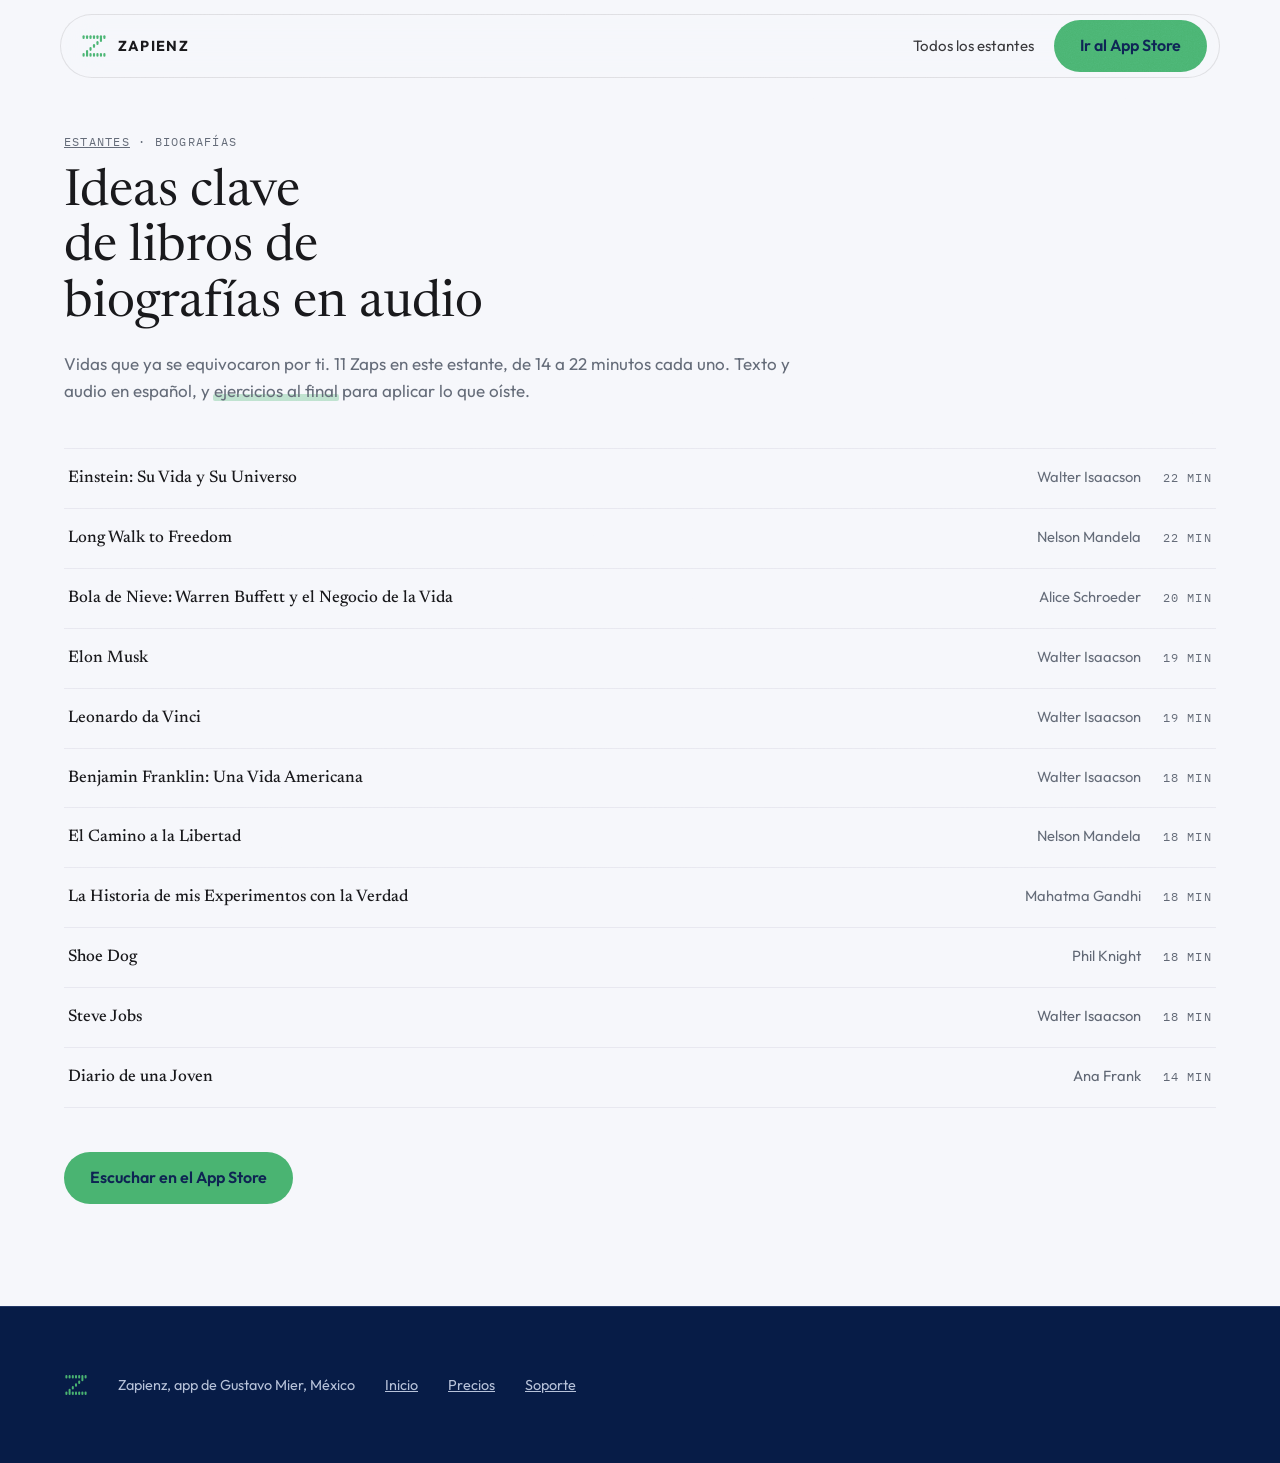
==== commit a9e5f4c0: "La tarjeta que se comparte seguia diciendo 303, y el hero no se leia en el telefono Tercera auditori" ====
--- a/c/biografias/index.html
+++ b/c/biografias/index.html
@@ -30,7 +30,8 @@
 </script>
 </head>
 <body>
-<svg class="grano" aria-hidden="true" focusable="false">
+<svg class="grano" aria-hidden="true" focusable="false"
+     width="100%" height="100%" preserveAspectRatio="none">
   <filter id="granoZap">
     <feTurbulence type="fractalNoise" baseFrequency="0.82" numOctaves="3" stitchTiles="stitch"/>
     <feColorMatrix type="saturate" values="0"/>
--- a/assets/css/site.css
+++ b/assets/css/site.css
@@ -23,7 +23,12 @@
   --papel-hondo:  #F3F4F8;
   --papel-linea:  #E8E8F0;
   --tinta:        #18181B;   /* 16.5:1 sobre --papel */
-  --tinta2:       #6B7280;
+  /* Era #6B7280: medido, 4.40:1 sobre --papel-hondo (#F3F4F8) cuando AA pide 4.5, y
+     4.52:1 sobre --papel, al filo. No es un caso suelto -- es el texto secundario de
+     TODA la superficie clara: parrafos de tarjeta, cifras de estante, pies de resena y
+     las respuestas abiertas del acordeon. Se arregla en el token, no regla por regla.
+     #616875 sube a 5.10 y 5.24 sin salirse de la familia de gris azulado. */
+  --tinta2:       #616875;
 
   /* --- accion, en ambas materias --- */
   --verde:        #4AB472;   /* CTA y barras */
@@ -89,15 +94,53 @@
 
 .seccion{
   background:var(--bg); color:var(--texto);
-  padding:clamp(72px,10vw,140px) clamp(20px,5vw,64px);
+  /* Era clamp(72px,10vw,140px): a 1440 daba 140 px arriba y 140 abajo, o sea 280 px
+     de nada entre dos secciones. Medido en captura, ese hueco es lo que hace que cada
+     bloque se lea como una diapositiva suelta en vez de una pagina que avanza. */
+  padding:clamp(62px,8vw,116px) clamp(20px,5vw,64px);
   position:relative; z-index:1;
 }
 .envoltura{ max-width:1200px; margin-inline:auto; }
+
+/* ---------- 2b. COSTURA ENTRE SUPERFICIES -------------------------------- */
+/* El defecto que Gus nombro primero: «cada que bajo se cambia la pagina con un
+   efecto que tapa y aparece la nueva seccion». Medido en captura, cada cambio de
+   superficie (noche <-> papel) era una LINEA RECTA de 1440 px, sin gradiente, sin
+   traslape, sin sombra: el corte de una diapositiva. Se repetia seis veces.
+   Ahora la seccion que estrena superficie SUBE sobre la anterior como una hoja:
+   esquinas redondeadas, sombra que la despega, y un tirador verde de 48 px que es
+   la misma barra de sonido del resto del sitio. Es el idioma de Linear y Arc, y
+   no necesita ningun JS ni tapar nada. */
+.seccion[data-costura="si"]{
+  --costura: clamp(18px,2.6vw,34px);
+  border-radius:var(--costura) var(--costura) 0 0;
+  margin-top:calc(-1 * var(--costura));
+  box-shadow:0 -26px 64px rgba(4,14,38,.30);
+}
+/* El tirador: 48x3, centrado sobre el borde superior. Marca la juntura sin
+   dibujar una linea de 1440 px, que es justo lo que se veia a diapositiva. */
+.seccion[data-costura="si"]::before{
+  content:""; position:absolute; z-index:3; left:50%; top:calc(var(--costura) / 2 - 1.5px);
+  translate:-50% 0; width:48px; height:3px; border-radius:3px;
+  background:color-mix(in srgb,var(--verde) 78%,transparent);
+  pointer-events:none;
+}
+/* El hero no lleva costura arriba (no hay nada encima) pero si tiene que dejar
+   pasar la hoja siguiente: sin esto su `overflow:clip` recortaria la sombra. */
+.hero{ border-bottom-left-radius:0; border-bottom-right-radius:0; }
 .mono{ font-family:var(--mono); font-size:.78rem; letter-spacing:.10em;
        text-transform:uppercase; color:var(--texto2); }
 .serif{ font-family:var(--display); font-weight:400; }
 .sr-only{ position:absolute; width:1px; height:1px; padding:0; margin:-1px;
           overflow:hidden; clip-path:inset(50%); white-space:nowrap; }
+/* El salto al contenido existia pero seguia midiendo 1x1 al enfocarlo: quien navega
+   con teclado recibia el foco en un enlace invisible. Al enfocarse se hace boton. */
+.sr-only:focus{
+  position:fixed; top:14px; left:14px; z-index:100;
+  width:auto; height:auto; margin:0; padding:12px 20px; min-height:44px;
+  display:inline-flex; align-items:center; overflow:visible; clip-path:none;
+  background:var(--verde); color:var(--noche); border-radius:999px; font-weight:600;
+}
 
 /* ---------- 3. GRANO (mecanica: grain) ----------------------------------- */
 /* El SVG feTurbulence vive inline en el HTML; aqui solo se tiende encima. */
@@ -116,10 +159,17 @@
   background:rgba(14,36,83,.55);
   backdrop-filter:blur(18px) saturate(150%);
   -webkit-backdrop-filter:blur(18px) saturate(150%);
-  transition:height var(--dur-panel) var(--ease-out),
-             background var(--dur-panel) var(--ease-out);
-}
-.nav[data-encogido="si"]{ height:52px; background:rgba(7,28,71,.72); }
+  /* `height` es layout: animarla recalcula y repinta en cada cruce del umbral de 80 px,
+     o sea constantemente mientras alguien hace scroll. El estado «encogido» ya se lee
+     por el cambio de fondo; los 12 px de alto no los extrana nadie. */
+  transition:             background var(--dur-panel) var(--ease-out),
+             translate var(--dur-panel) var(--ease-out),
+             opacity var(--dur-panel) var(--ease-out);
+}
+.nav[data-encogido="si"]{ background:rgba(7,28,71,.72); }
+/* Se va hacia arriba, no se desvanece: un nav que se apaga en su sitio deja un
+   hueco raro sobre el contenido. `translate` y opacidad, nada de layout. */
+.nav[data-oculto="si"]{ translate:-50% -140%; opacity:0; pointer-events:none; }
 [data-tema="papel"] .nav{
   background:rgba(246,247,251,.62); border-color:rgba(24,24,27,.10); color:var(--tinta);
 }
@@ -142,14 +192,31 @@
   min-height:52px; padding:0 26px; border-radius:999px;
   background:var(--verde); color:var(--noche);   /* 5.8:1. Blanco daria 2.6:1 y REPRUEBA */
   font-weight:600; font-size:1rem; text-decoration:none;
+  /* `transform` SALE de la transicion base. Con ella puesta, cada pointermove lanzaba
+     una transicion de 200 ms hacia el nuevo destino, asi que el boton nunca seguia al
+     cursor: lo perseguia con 200 ms de retraso. Se sentia pegajoso, no magnetico, y son
+     los 7 CTA del sitio. Ahora el seguimiento es instantaneo y la transicion solo
+     aparece al soltar, que es cuando de verdad hay que regresar a su sitio. */
+  transition:box-shadow var(--dur-ui) var(--ease-out);
+  will-change:transform;
+}
+.cta[data-imantando="no"]{ transition:transform var(--dur-ui) var(--ease-out),
+                            box-shadow var(--dur-ui) var(--ease-out); }
+.cta:active{ transform:scale(.97); }
+/* El borde era `--linea` (#E8E8F0 sobre papel #F6F7FB): 1.08:1, o sea invisible.
+   El boton se leia como texto suelto flotando debajo de las resenas, y por eso
+   chocaba con el CTA verde en vez de acompanarlo. Ahora el borde es tinta al 34%
+   y al pasar el cursor se llena, que es como se comporta un secundario de verdad. */
+.cta--fantasma{
+  background:transparent; color:var(--texto); font-weight:500;
+  border:1px solid color-mix(in srgb,var(--texto) 34%,transparent);
   transition:transform var(--dur-ui) var(--ease-out),
-             box-shadow var(--dur-ui) var(--ease-out);
-  will-change:transform;
-}
-.cta:active{ transform:scale(.97); }
-.cta--fantasma{
-  background:transparent; color:var(--texto);
-  border:1px solid var(--linea); font-weight:500;
+             background var(--dur-ui) var(--ease-out),
+             border-color var(--dur-ui) var(--ease-out);
+}
+.cta--fantasma:hover{
+  background:color-mix(in srgb,var(--texto) 6%,transparent);
+  border-color:var(--verde);
 }
 .cta--ancho{ width:100%; }
 .cta-appstore{ display:inline-block; }
@@ -216,6 +283,20 @@
                     rgba(7,28,71,.46) 84%, rgba(7,28,71,.92) 100%);
 }
 
+/* En vertical el texto ocupa TODO el ancho, asi que el velo no se puede abrir a la
+   derecha como en escritorio: ahi es justo donde el clip mete barras verdes claras
+   detras de la bajada. Medido por pixel de glifo sobre el video congelado: 1.45:1 en
+   el cuadro de t=6.5 s, con 327 pixeles de letra por debajo de AA. La banda del texto
+   se cierra; arriba el velo sigue abierto, que es donde estan los anaqueles. */
+@media (max-width:767px){
+  .hero__velo{
+    background:
+      linear-gradient(180deg, rgba(16,39,109,.62) 0 6%, rgba(14,36,83,.26) 15%,
+                      rgba(7,28,71,.81) 27%, rgba(7,28,71,.83) 84%,
+                      rgba(7,28,71,.94) 100%);
+  }
+}
+
 /* ---------- 5b. EL MURO DE PORTADAS (parallax-layers) -------------------- */
 /* Las 28 ilustraciones REALES del catalogo, en tres profundidades que derivan a
    distinta velocidad. Empezo en el hero, donde tapaba el clip de la libreria; su
@@ -248,18 +329,37 @@
 .muro__fila--a{ top:-2%; --deriva:132s; }
 .muro__fila--b{ top:30%; --deriva:104s; animation-name:deriva-inv; }
 .muro__fila--c{ top:62%; --deriva:88s; }
-.muro__fila--a img{ height:clamp(96px,12vw,150px);  filter:saturate(.5) brightness(.6); }
-.muro__fila--b img{ height:clamp(120px,15vw,196px); filter:saturate(.65) brightness(.75); }
-.muro__fila--c img{ height:clamp(140px,18vw,240px); filter:saturate(.8)  brightness(.9); }
+/* Se subio el brillo de las tres profundidades: con el velo ya abierto en los
+   margenes, a .6 de brillo las portadas seguian leyendose como siluetas grises. */
+/* El desenfoque es lo que de verdad arregla el defecto que el verificador siguio
+   encontrando: subir el velo al 96.5% todavia dejaba leer «REDEFINE», «IMPOSIBLE»
+   y «MINIMALISMO» entre las dos tarjetas de precio, porque esas portadas llevan
+   texto blanco sobre fondo oscuro y sobreviven a casi cualquier alfa. Fuera de
+   foco, la ilustracion se sigue reconociendo -- forma y color, que es lo que
+   tiene que aportar un fondo -- y la palabra deja de existir. Mas lejos, mas
+   desenfoque, que ademas es como se comporta la profundidad de campo. */
+.muro__fila--a img{ height:clamp(96px,12vw,150px);
+                    filter:saturate(.62) brightness(.74) blur(4.5px); }
+.muro__fila--b img{ height:clamp(120px,15vw,196px);
+                    filter:saturate(.78) brightness(.86) blur(3.4px); }
+.muro__fila--c img{ height:clamp(140px,18vw,240px);
+                    filter:saturate(.92) brightness(.98) blur(2.6px); }
 /* Aqui el velo tapa MUCHO mas que en el hero: debajo hay dos tarjetas de precio con
    listas, y un precio que se lee mal es un precio que no se paga. */
+/* El velo estaba AL REVES: el gradiente horizontal iba de .5 en los bordes a .12
+   en el centro, o sea abria justo donde vive el texto y cerraba donde no hay nada.
+   Sumado al 180deg al .86-.9, las 28 portadas quedaban como manchas fantasma con
+   palabras sueltas asomando -- medido en captura: se leian «REDEFINE», «IMPOSIBLE»,
+   «MINIMALISMO» flotando sin contexto, que es peor que no poner nada. Invertido:
+   la banda central protege las dos tarjetas de precio, y en los margenes el muro
+   se ve como lo que es, portadas del catalogo. */
 .muro__velo{
   position:absolute; inset:0; z-index:1; pointer-events:none;
   background:
-    linear-gradient(180deg, var(--noche) 0 6%, rgba(14,36,83,.86) 24%,
-                    rgba(14,36,83,.9) 76%, var(--noche) 100%),
-    linear-gradient(90deg, rgba(14,36,83,.5) 0, rgba(14,36,83,.12) 50%,
-                    rgba(14,36,83,.5) 100%);
+    linear-gradient(180deg, var(--noche) 0 4%, rgba(14,36,83,.52) 18%,
+                    rgba(14,36,83,.52) 82%, var(--noche) 100%),
+    linear-gradient(90deg, rgba(14,36,83,.06) 0, rgba(14,36,83,.965) 24%,
+                    rgba(14,36,83,.965) 76%, rgba(14,36,83,.06) 100%);
 }
 .seccion--muro > .envoltura{ position:relative; z-index:2; }
 
@@ -272,7 +372,12 @@
 .hero__sub{ font-family:var(--display); font-size:clamp(1.05rem,2vw,1.3rem);
             color:var(--noche-texto2); max-width:52ch; margin-bottom:30px; }
 .hero__acciones{ display:flex; flex-wrap:wrap; gap:14px; align-items:center; }
-.hero__precio{ margin-top:22px; }
+/* La linea de precio corria los 1200 px de la columna: a 12.48 px son ~150
+   caracteres de un tiron, y el final caia en la zona donde el velo se abre para
+   dejar ver el clip. Medido por pixel de glifo: 3.31:1 en el cuadro de t=4 s. Con
+   la medida acotada rompe en dos lineas y se queda dentro de la banda protegida,
+   que ademas es como se lee una linea de 12 px. */
+.hero__precio{ margin-top:22px; max-width:58ch; }
 
 /* ---------- 6b. MUESTRA DE AUDIO (AnalyserNode) --------------------------
    El CTA secundario del hero suena. En un producto de audio la muestra ES la
@@ -472,9 +577,15 @@
                      border-bottom:7px solid transparent; }
 .fono__barrita{ flex:none; height:3px; border-radius:2px; margin-bottom:10px;
                 background:rgba(255,255,255,.12); overflow:hidden; }
-.fono__barrita i{ display:block; height:100%; width:8%; border-radius:2px;
+/* Era `width:8%` animado con transicion. El JS de la saga reescribe este valor en CADA
+   cuadro del scroll -- hasta 60 veces por segundo -- y `width` es layout: recalcula,
+   repinta y compone cada vez, encima reprogramando una transicion de 320 ms que nunca
+   alcanza a terminar. Y pasa dentro de la mecanica protagonista de la §3. Con scaleX
+   el mismo movimiento se queda en la capa de composicion. Sin transicion: el valor ya
+   viene continuo desde el scroll, una encima solo agregaria retraso. */
+.fono__barrita i{ display:block; height:100%; width:100%; border-radius:2px;
                   background:var(--verde-brillo);
-                  transition:width var(--dur-panel) var(--ease-out); }
+                  transform-origin:0 50%; transform:scaleX(.08); }
 
 /* --- La lista de las seis secciones --- */
 /* El foco NO se marca apagando el texto inactivo. Lo hacia con `opacity:.28`, que
@@ -538,6 +649,17 @@
                   min-height:min(46vh,360px); display:grid; align-content:center; }
 .linterna__pista{ position:absolute; right:16px; bottom:14px; z-index:3;
                   pointer-events:none; }
+/* En telefono la tarjeta mide ~350x360 y la cita la llena entera: un haz de 130 px
+   en reposo se comia el ultimo renglon («conservarlo cuando ya lo tienes»). Medido
+   en captura de 390x844. Mas chico y mas metido en la esquina de la pista. */
+@media (max-width:600px){
+  .linterna__onda{
+    -webkit-mask-image:radial-gradient(circle var(--r,74px) at var(--mx,89%) var(--my,89%),
+                       #000 54%, rgba(0,0,0,.32) 76%, transparent 100%);
+            mask-image:radial-gradient(circle var(--r,74px) at var(--mx,89%) var(--my,89%),
+                       #000 54%, rgba(0,0,0,.32) 76%, transparent 100%);
+  }
+}
 
 /* ---------- 13. CIFRAS --------------------------------------------------- */
 .cifras{ display:grid; gap:20px; margin-top:48px;
@@ -548,7 +670,7 @@
 .cifra__pie{ font-family:var(--mono); font-size:.72rem; color:var(--texto2); opacity:.7; }
 
 /* ---------- 14. ESTANTE + catalog-waveform ------------------------------- */
-/* La onda de 303 barras vive sobre una PLACA NOCHE, no sobre el papel. Medido en
+/* La onda de 289 barras vive sobre una PLACA NOCHE, no sobre el papel. Medido en
    captura: verde #4AB472 al 62% de alfa sobre --papel da ~1.9:1 de contraste y se
    lee como una grafica de hoja de calculo. Sobre noche es un ecualizador. La placa
    ademas mete la materia «sonido» en mitad de la seccion «libro», que es el
@@ -649,26 +771,32 @@
 /* La banda a sangre NO recorta una foto vertical a 16:9: es una franja noche con
    las dos pantallas REALES de la app encima. Recortar un screenshot de telefono a
    panoramico deja fuera justo lo que hay que ver. */
-.bento .sangra--app{
-  background:var(--noche); display:grid; grid-auto-flow:column;
-  /* `justify-content:center` y no el reparto por defecto: con el reparto, las dos
-     columnas implicitas se estiran hasta llenar la banda y el `gap` deja de valer
-     nada -- las pantallas quedaban a 340 px una de otra. Centradas, la separacion
-     es la del token. */
-  place-items:center; justify-content:center;
-  gap:clamp(14px,4vw,40px); padding:26px 16px;
-}
+/* La banda dejo de ser dos telefonos miniatura. Es una VENTANA al arranque de la
+   pantalla de inicio: la imagen se tiende a todo el ancho de la banda anclada
+   arriba, asi que se ve a ~93% de su escala nativa y la interfaz se lee. Medido:
+   antes cada pantalla salia a 149 px de ancho y su texto a ~4 px de alto. */
+/* La imagen va ABSOLUTA. Con `aspect-ratio:auto` y la imagen en flujo, sus 752x1311
+   nativos mandaban la altura de la fila: medido, la banda salio de 714x1245 px y
+   reventaba la rejilla. Fuera de flujo, la altura la pone la fila del bento y la
+   imagen solo la rellena. */
+.bento .sangra--app{ background:var(--noche); display:block; padding:0;
+                     position:relative; overflow:hidden; aspect-ratio:16/9; }
 .bento .sangra--app img{
-  height:clamp(150px,26vw,260px); width:auto;
-  border-radius:14px; border:1px solid rgba(255,255,255,.16);
-}
-/* La proporcion va POR IMAGEN y con las medidas reales del archivo. Con
-   `aspect-ratio:auto` se descarta la razon que dan los atributos width/height, y
-   una imagen `loading="lazy"` que todavia no carga se queda sin ancho intrinseco:
-   `width:auto` colapsaba a 0 y las dos pantallas median 2 px (los bordes). Con la
-   razon declarada, el ancho existe desde el primer cuadro y no hay salto. */
-.bento .sangra--app img:nth-of-type(1){ aspect-ratio:752/1311; }
-.bento .sangra--app img:nth-of-type(2){ aspect-ratio:646/1255; }
+  position:absolute; inset:0;
+  width:100%; height:100%; object-fit:cover; object-position:top center;
+  aspect-ratio:auto; border:0; border-radius:0;
+}
+/* El degradado de abajo existe para que el recorte no termine en un tajo seco y
+   para que el rotulo tenga sobre que apoyarse. */
+.bento .sangra--app::after{
+  content:""; position:absolute; inset:auto 0 0 0; height:38%; pointer-events:none;
+  background:linear-gradient(180deg,transparent,rgba(7,28,71,.86) 62%,var(--noche-hondo));
+}
+.sangra__pie{
+  position:absolute; left:22px; bottom:18px; z-index:2;
+  font-family:var(--mono); font-size:.72rem; letter-spacing:.1em;
+  text-transform:uppercase; color:var(--noche-texto2);
+}
 
 /* ---------- video-loop-seamless: ambiente de fondo ------------------------
    Corre detras del cierre, atenuado, sin competir con el texto. El ping-pong lo
@@ -712,14 +840,16 @@
        background:rgba(19,36,74,.5);
        backdrop-filter:blur(14px) saturate(140%);
        -webkit-backdrop-filter:blur(14px) saturate(140%);
-       display:flex; flex-direction:column; gap:14px; }
+       display:flex; flex-direction:column; gap:14px;
+       transition:transform var(--dur-ui) var(--ease-out),
+                  border-color var(--dur-panel) var(--ease-out); }
 .plan h3{ font-family:var(--sans); font-weight:600; font-size:1.3rem; }
 .plan__precio{ font-family:var(--sans); font-weight:600; font-size:2.2rem;
                letter-spacing:-.02em; color:var(--verde); }
 .plan__lista li{ color:var(--texto2); font-size:.95rem; padding:5px 0; }
 .plan .cta{ margin-top:auto; }
 /* Las dos tarjetas eran gemelas y no decian cual es cual. El sello es un dato, no
-   una promesa de marketing: Premium abre los 303 Zaps publicados. */
+   una promesa de marketing: Premium abre los 289 Zaps escuchables. */
 .plan--todo{ border-color:color-mix(in srgb,var(--verde) 52%,transparent);
              background:rgba(19,36,74,.66);
              box-shadow:0 0 0 1px color-mix(in srgb,var(--verde) 16%,transparent),
@@ -731,20 +861,75 @@
 .nota{ margin-top:26px; }
 
 /* ---------- 17. ACORDEON ------------------------------------------------- */
-.faq{ margin-top:44px; border-top:1px solid var(--linea); }
-.faq__item{ border-bottom:1px solid var(--linea); }
-.faq__b{ width:100%; text-align:left; display:flex; gap:16px; align-items:center;
-         min-height:56px; padding:18px 0; font-size:1.06rem; font-weight:500; }
-.faq__b::after{ content:"+"; margin-left:auto; font-family:var(--mono); font-size:1.3rem;
-                color:var(--texto2); transition:transform var(--dur-panel) var(--ease-out); }
-.faq__b[aria-expanded="true"]::after{ transform:rotate(45deg); }
+/* Era una lista de seis renglones grises a todo el ancho, todos cerrados: la FAQ
+   de cualquier plantilla. Ahora son dos columnas. La izquierda se queda FIJA con
+   la advertencia que de verdad cambia una compra (esto no es el libro) y la
+   derecha corre como un indice numerado, donde la pregunta abierta se vuelve
+   tarjeta con riel verde: el mismo gesto de «esto esta activo» que usan las
+   tarjetas de la §2, para que el sitio tenga una sola forma de decirlo. */
+.seccion--faq{ padding-block:clamp(84px,10vh,132px); }
+.faq__rejilla{ display:grid; grid-template-columns:minmax(0,.86fr) minmax(0,1.14fr);
+               gap:clamp(34px,6vw,90px); align-items:start; }
+.faq__lado{ position:sticky; top:118px; }
+.faq__h{ font-size:clamp(2rem,4vw,3rem); line-height:1.04; margin-top:14px; max-width:14ch; }
+.faq__nota{ margin-top:22px; color:var(--texto2); max-width:36ch; font-size:.98rem;
+            line-height:1.62; }
+.faq__nota a{ color:var(--texto); text-decoration:none;
+              box-shadow:inset 0 -1px 0 color-mix(in srgb,var(--verde) 70%,transparent);
+              transition:box-shadow var(--dur-ui) var(--ease-out); }
+.faq__nota a:hover{ box-shadow:inset 0 -2px 0 var(--verde); }
+
+.faq{ border-top:1px solid var(--linea); }
+.faq__item{ position:relative; border-bottom:1px solid var(--linea);
+            transition:background var(--dur-panel) var(--ease-out); }
+.faq__item::before{ content:""; position:absolute; left:0; top:0; bottom:0; width:2px;
+                    background:var(--verde); transform:scaleY(0); transform-origin:0 0;
+                    transition:transform var(--dur-panel) var(--ease-drawer); }
+.faq__item[data-abierto="si"]{ background:var(--sup); }
+.faq__item[data-abierto="si"]::before{ transform:scaleY(1); }
+
+.faq__b{ width:100%; text-align:left; display:flex; gap:clamp(14px,2vw,26px);
+         align-items:baseline; min-height:64px; padding:22px 20px 22px 22px;
+         transition:transform var(--dur-panel) var(--ease-out); }
+/* Animaba `padding-left`, que es layout, y ademas era el UNICO :hover del archivo que
+   no vivia dentro del bloque gateado a puntero fino -- en telefono se quedaba pegado
+   despues del tap. La regla se movio al bloque de la seccion 19. */
+.faq__n{ font-family:var(--mono); font-size:.74rem; letter-spacing:.12em; flex:none;
+         width:2.4em; color:var(--texto2);
+         transition:color var(--dur-panel) var(--ease-out); }
+.faq__q{ font-family:var(--display); font-size:clamp(1.08rem,1.9vw,1.42rem);
+         line-height:1.25; color:var(--texto); }
+.faq__item[data-abierto="si"] .faq__n{ color:var(--verde); }
+
+/* El «+» era el caracter de texto, y se leia como un signo suelto, no como un
+   control. Son dos barras: al abrir giran 90 grados y la vertical se encoge. */
+.faq__mas{ position:relative; margin-left:auto; align-self:center;
+           width:18px; height:18px; flex:none;
+           transition:transform var(--dur-panel) var(--ease-out); }
+.faq__mas::before, .faq__mas::after{
+  content:""; position:absolute; left:50%; top:50%; background:var(--texto2);
+  border-radius:1px;
+  transition:transform var(--dur-panel) var(--ease-out),
+             background var(--dur-panel) var(--ease-out); }
+.faq__mas::before{ width:14px; height:2px; transform:translate(-50%,-50%); }
+.faq__mas::after{ width:2px; height:14px; transform:translate(-50%,-50%); }
+/* Medido en captura: con rotate(90deg) la barra horizontal se pone VERTICAL justo
+   cuando la vertical se encoge, y el control abierto se veia como un palito verde.
+   180 grados da el mismo giro corto y termina en un menos de verdad. */
+.faq__item[data-abierto="si"] .faq__mas{ transform:rotate(180deg); }
+.faq__item[data-abierto="si"] .faq__mas::before{ background:var(--verde); }
+.faq__item[data-abierto="si"] .faq__mas::after{ transform:translate(-50%,-50%) scaleY(0); }
+
 /* grid-template-rows 0fr -> 1fr: se anima sin tocar height. */
 .faq__panel{ display:grid; grid-template-rows:0fr;
              transition:grid-template-rows var(--dur-panel) var(--ease-out); }
 .faq__item[data-abierto="si"] .faq__panel{ grid-template-rows:1fr; }
 .faq__panel > div{ overflow:hidden; }
-.faq__panel p{ padding-bottom:22px; color:var(--texto2); max-width:var(--medida);
-               font-family:var(--display); }
+/* La respuesta arranca bajo la PREGUNTA, no bajo el numero: la sangria de la
+   izquierda es el ancho del numero mas el hueco, medido, no a ojo. */
+.faq__panel p{ margin:0; padding:0 24px 26px clamp(48px,6vw,74px);
+               color:var(--texto2); max-width:var(--medida);
+               font-family:var(--display); line-height:1.6; }
 
 /* ---------- 18. CORTINA (curtain-palette-swap) --------------------------- */
 .cortina{
@@ -806,11 +991,23 @@
   .rejilla-3 > .tarjeta:nth-child(2):hover{ transform:translate3d(0,-26px,0); }
   .bento figure:hover img{ transform:scale(1.04); }
   .bento figure:hover::after{ opacity:0; }
-  .bento img{ transition:transform 420ms var(--ease-out); }
+  .bento img{ transition:transform var(--dur-reveal) var(--ease-out); }
+  /* Llego aqui desde la seccion 17: antes era `padding-left`, que es layout, y encima
+     estaba fuera de este bloque, asi que en telefono se quedaba pegado tras el tap. */
+  .faq__item:hover .faq__b{ transform:translateX(8px); }
+  /* Las tarjetas de precio eran las UNICAS del sitio que no reaccionaban al cursor,
+     justo donde se decide la compra. Mismos valores que .estanteria, que ya funciona. */
+  .plan:hover{ transform:translateY(-3px);
+               border-color:color-mix(in srgb,var(--verde) 40%,transparent); }
 }
 
 /* ---------- 22. MOVIL ---------------------------------------------------- */
 @media (max-width:860px){
+  /* En una columna la advertencia deja de ser columna fija: se queda arriba, que
+     es donde tiene que leerse antes de abrir la primera pregunta. */
+  .faq__rejilla{ grid-template-columns:1fr; gap:30px; }
+  .faq__lado{ position:static; }
+  .faq__h{ max-width:20ch; }
   /* En una columna el telefono va PRIMERO: es la prueba de producto, y mandarlo
      abajo del indice dejaba el movil abriendo con una lista de titulos. */
   .saga__rejilla{ grid-template-columns:1fr; gap:26px; justify-items:center; }
@@ -856,3 +1053,44 @@
      algo aparecio. La onda no se apaga -- es el contenido, no la decoracion. */
   .muestra{ transform:none !important; }
 }
+
+/* ---------- 24. PULSO — la pista de audio de la pagina ------------------- */
+/* heartbeat-scroll-line. El sitio tenia seis costuras que cosen una seccion con
+   la siguiente, pero nada que recorriera la pagina ENTERA. En un producto de
+   audio eso se nota: cada bloque se leia suelto. La pista vive en el canalon
+   izquierdo, que a 1440 mide 120 px libres entre el borde y la envoltura de
+   1200; a 390 se encoge a 14 px y la seccion ya reserva 20 px de padding, asi
+   que nunca pisa una letra. z-index 40: encima de las superficies (1-4) y de las
+   costuras (3), debajo de la pildora del nav (50) y del preloader (60-70). */
+.pulso{
+  position:fixed; left:0; top:0; width:34px; height:100vh;
+  z-index:40; pointer-events:none;
+}
+.pulso__lienzo{ display:block; }
+
+@media (max-width:767px){
+  /* En telefono la pista no desaparece: se afina. Sigue siendo el hilo, y a 14 px
+     cabe entera dentro del padding de 20 px de la seccion. */
+  .pulso{ width:14px; }
+}
+
+@media (prefers-reduced-motion:reduce){
+  /* Atenua, no apaga: el trazo se queda (sigue siendo la firma de un producto de
+     audio) pero pierde la cabeza de lectura y el tramo brillante, que son lo que
+     se mueve. Lo resuelve site.js; aqui solo baja el peso visual. */
+  .pulso{ opacity:.55; }
+}
+
+/* ---------- 25. OBJETIVOS TACTILES --------------------------------------
+   WCAG 2.2 AA pide 24x24 y el PRD de este sitio pide 44x44 con 8 px de aire.
+   Los enlaces sueltos (marca de la nav, correo de cierre, los tres del pie)
+   median entre 16 y 26 px de alto: se les da caja, no tamano de letra. Los
+   enlaces DENTRO de una frase quedan fuera a proposito -- la norma los
+   exceptua y agrandarlos rompe el interlineado del parrafo. */
+.nav__marca{ min-height:44px; }
+.nav__enlaces a{ display:inline-flex; align-items:center; min-height:44px; }
+.pie a,
+.seccion--ambiente .mono a{
+  display:inline-flex; align-items:center; min-height:44px;
+}
+.pie__fila{ gap:8px 30px; }
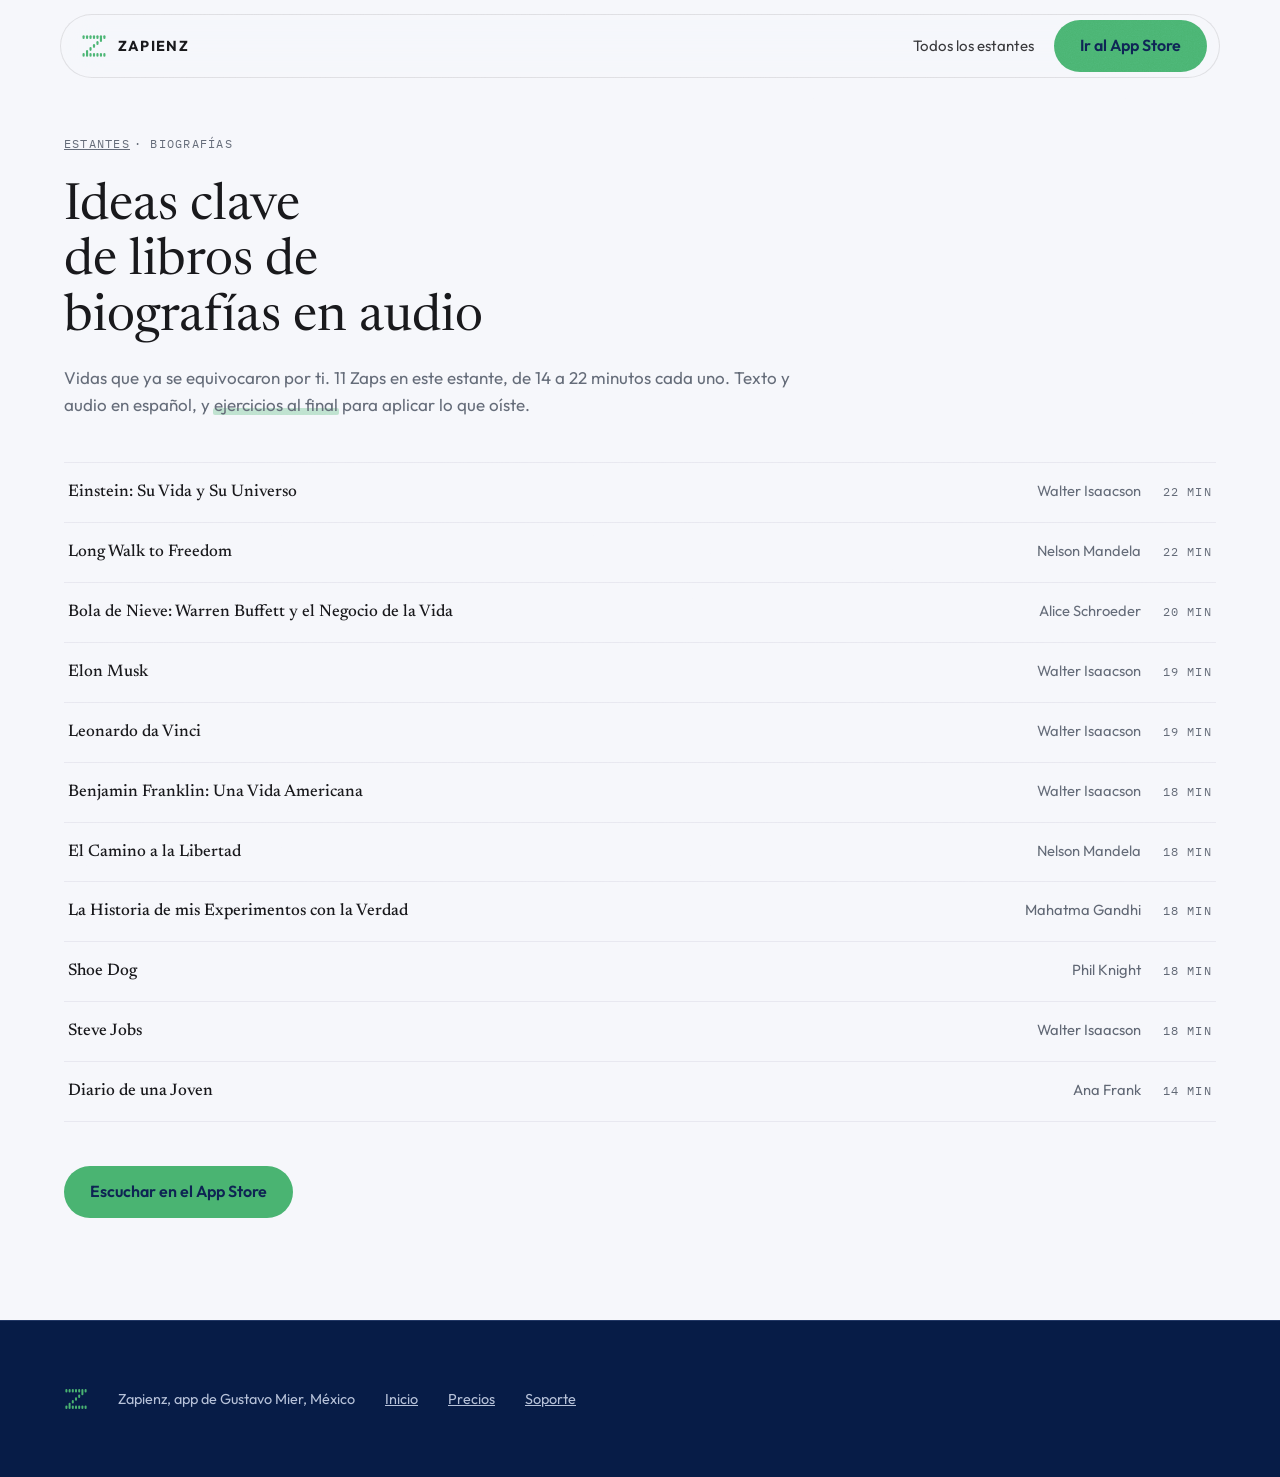
==== commit ee4d9003: "Dos pantallas y media en blanco para quien pidio menos movimiento `/impeccable critique` con sus dos" ====
--- a/c/biografias/index.html
+++ b/c/biografias/index.html
@@ -21,9 +21,7 @@
 <meta name="twitter:description" content="Los 11 Zaps de biografías en Zapienz: las ideas clave de cada libro en audio y en español, de 14 a 22 minutos. Cada uno termina con ejercicios.">
 <meta name="twitter:image" content="https://gamalabs26.github.io/zapienz-site/assets/og.webp">
 <link rel="icon" href="../../assets/brand/zapienz-mark.svg" type="image/svg+xml">
-<link rel="preconnect" href="https://fonts.googleapis.com">
-<link rel="preconnect" href="https://fonts.gstatic.com" crossorigin>
-<link rel="stylesheet" href="https://fonts.googleapis.com/css2?family=Newsreader:ital,opsz,wght@0,6..72,400;0,6..72,500;1,6..72,400&amp;family=Outfit:wght@400;500;600;700&amp;family=IBM+Plex+Mono:wght@400;500&amp;display=swap">
+<link rel="preload" href="../../assets/fuentes/outfit-400-normal-latin.woff2" as="font" type="font/woff2" crossorigin>
 <link rel="stylesheet" href="../../assets/css/site.css">
 <script type="application/ld+json">
 {"@context": "https://schema.org", "@type": "CollectionPage", "name": "Libros de Biografías en audio y en español | Zapienz", "description": "Los 11 Zaps de biografías en Zapienz: las ideas clave de cada libro en audio y en español, de 14 a 22 minutos. Cada uno termina con ejercicios.", "url": "https://gamalabs26.github.io/zapienz-site/c/biografias/", "inLanguage": "es", "isPartOf": {"@type": "WebSite", "name": "Zapienz", "url": "https://gamalabs26.github.io/zapienz-site/"}, "mainEntity": {"@type": "ItemList", "numberOfItems": 11, "itemListElement": [{"@type": "ListItem", "position": 1, "name": "Einstein: Su Vida y Su Universo"}, {"@type": "ListItem", "position": 2, "name": "Long Walk to Freedom"}, {"@type": "ListItem", "position": 3, "name": "Bola de Nieve: Warren Buffett y el Negocio de la Vida"}, {"@type": "ListItem", "position": 4, "name": "Elon Musk"}, {"@type": "ListItem", "position": 5, "name": "Leonardo da Vinci"}, {"@type": "ListItem", "position": 6, "name": "Benjamin Franklin: Una Vida Americana"}, {"@type": "ListItem", "position": 7, "name": "El Camino a la Libertad"}, {"@type": "ListItem", "position": 8, "name": "La Historia de mis Experimentos con la Verdad"}, {"@type": "ListItem", "position": 9, "name": "Shoe Dog"}, {"@type": "ListItem", "position": 10, "name": "Steve Jobs"}, {"@type": "ListItem", "position": 11, "name": "Diario de una Joven"}]}}
@@ -73,7 +71,7 @@
 
 <main class="seccion" data-superficie="papel" style="padding-top:132px">
   <div class="envoltura">
-    <p class="mono"><a href="../../#catalogo-sec">Estantes</a> &middot; Biografías</p>
+    <p class="mono migas"><a href="../../#catalogo-sec">Estantes</a> &middot; Biografías</p>
     <h1 class="serif" style="font-size:clamp(2rem,5vw,3.2rem);line-height:1.08;max-width:16ch;margin-top:14px">
       Ideas clave de libros de biografías en audio</h1>
     <p class="rev" style="margin-top:18px;color:var(--texto2);max-width:var(--medida)">
--- a/assets/css/site.css
+++ b/assets/css/site.css
@@ -1,3 +1,155 @@
+/* ---------- 0b. FUENTES DE LA CASA ---------------------------------------
+   Servidas desde el propio dominio, no desde fonts.googleapis.com. Medido: el
+   LCP de escritorio era igual al FCP en las cinco corridas, o sea bloqueo de
+   render, y ese bloqueo incluia dos apretones de manos con terceros antes de
+   pintar una letra. Newsreader, Outfit e IBM Plex Mono son OFL: alojarlas es
+   parte de la licencia. Solo los subconjuntos latin y latin-ext.
+   ------------------------------------------------------------------------ */
+@font-face {
+  font-family: 'IBM Plex Mono';
+  font-style: normal;
+  font-weight: 400;
+  font-display: swap;
+  src: url(../fuentes/ibmplexmono-400-normal-latin-ext.woff2) format('woff2');
+  unicode-range: U+0100-02BA, U+02BD-02C5, U+02C7-02CC, U+02CE-02D7, U+02DD-02FF, U+0304, U+0308, U+0329, U+1D00-1DBF, U+1E00-1E9F, U+1EF2-1EFF, U+2020, U+20A0-20AB, U+20AD-20C0, U+2113, U+2C60-2C7F, U+A720-A7FF;
+  }
+@font-face {
+  font-family: 'IBM Plex Mono';
+  font-style: normal;
+  font-weight: 400;
+  font-display: swap;
+  src: url(../fuentes/ibmplexmono-400-normal-latin.woff2) format('woff2');
+  unicode-range: U+0000-00FF, U+0131, U+0152-0153, U+02BB-02BC, U+02C6, U+02DA, U+02DC, U+0304, U+0308, U+0329, U+2000-206F, U+20AC, U+2122, U+2191, U+2193, U+2212, U+2215, U+FEFF, U+FFFD;
+  }
+@font-face {
+  font-family: 'IBM Plex Mono';
+  font-style: normal;
+  font-weight: 500;
+  font-display: swap;
+  src: url(../fuentes/ibmplexmono-500-normal-latin-ext.woff2) format('woff2');
+  unicode-range: U+0100-02BA, U+02BD-02C5, U+02C7-02CC, U+02CE-02D7, U+02DD-02FF, U+0304, U+0308, U+0329, U+1D00-1DBF, U+1E00-1E9F, U+1EF2-1EFF, U+2020, U+20A0-20AB, U+20AD-20C0, U+2113, U+2C60-2C7F, U+A720-A7FF;
+  }
+@font-face {
+  font-family: 'IBM Plex Mono';
+  font-style: normal;
+  font-weight: 500;
+  font-display: swap;
+  src: url(../fuentes/ibmplexmono-500-normal-latin.woff2) format('woff2');
+  unicode-range: U+0000-00FF, U+0131, U+0152-0153, U+02BB-02BC, U+02C6, U+02DA, U+02DC, U+0304, U+0308, U+0329, U+2000-206F, U+20AC, U+2122, U+2191, U+2193, U+2212, U+2215, U+FEFF, U+FFFD;
+  }
+@font-face {
+  font-family: 'Newsreader';
+  font-style: italic;
+  font-weight: 400;
+  font-display: swap;
+  src: url(../fuentes/newsreader-400-italic-latin-ext.woff2) format('woff2');
+  unicode-range: U+0100-02BA, U+02BD-02C5, U+02C7-02CC, U+02CE-02D7, U+02DD-02FF, U+0304, U+0308, U+0329, U+1D00-1DBF, U+1E00-1E9F, U+1EF2-1EFF, U+2020, U+20A0-20AB, U+20AD-20C0, U+2113, U+2C60-2C7F, U+A720-A7FF;
+  }
+@font-face {
+  font-family: 'Newsreader';
+  font-style: italic;
+  font-weight: 400;
+  font-display: swap;
+  src: url(../fuentes/newsreader-400-italic-latin.woff2) format('woff2');
+  unicode-range: U+0000-00FF, U+0131, U+0152-0153, U+02BB-02BC, U+02C6, U+02DA, U+02DC, U+0304, U+0308, U+0329, U+2000-206F, U+20AC, U+2122, U+2191, U+2193, U+2212, U+2215, U+FEFF, U+FFFD;
+  }
+@font-face {
+  font-family: 'Newsreader';
+  font-style: normal;
+  font-weight: 400;
+  font-display: swap;
+  src: url(../fuentes/newsreader-400-normal-latin-ext.woff2) format('woff2');
+  unicode-range: U+0100-02BA, U+02BD-02C5, U+02C7-02CC, U+02CE-02D7, U+02DD-02FF, U+0304, U+0308, U+0329, U+1D00-1DBF, U+1E00-1E9F, U+1EF2-1EFF, U+2020, U+20A0-20AB, U+20AD-20C0, U+2113, U+2C60-2C7F, U+A720-A7FF;
+  }
+@font-face {
+  font-family: 'Newsreader';
+  font-style: normal;
+  font-weight: 400;
+  font-display: swap;
+  src: url(../fuentes/newsreader-400-normal-latin.woff2) format('woff2');
+  unicode-range: U+0000-00FF, U+0131, U+0152-0153, U+02BB-02BC, U+02C6, U+02DA, U+02DC, U+0304, U+0308, U+0329, U+2000-206F, U+20AC, U+2122, U+2191, U+2193, U+2212, U+2215, U+FEFF, U+FFFD;
+  }
+@font-face {
+  font-family: 'Newsreader';
+  font-style: normal;
+  font-weight: 500;
+  font-display: swap;
+  src: url(../fuentes/newsreader-400-normal-latin-ext.woff2) format('woff2');
+  unicode-range: U+0100-02BA, U+02BD-02C5, U+02C7-02CC, U+02CE-02D7, U+02DD-02FF, U+0304, U+0308, U+0329, U+1D00-1DBF, U+1E00-1E9F, U+1EF2-1EFF, U+2020, U+20A0-20AB, U+20AD-20C0, U+2113, U+2C60-2C7F, U+A720-A7FF;
+  }
+@font-face {
+  font-family: 'Newsreader';
+  font-style: normal;
+  font-weight: 500;
+  font-display: swap;
+  src: url(../fuentes/newsreader-400-normal-latin.woff2) format('woff2');
+  unicode-range: U+0000-00FF, U+0131, U+0152-0153, U+02BB-02BC, U+02C6, U+02DA, U+02DC, U+0304, U+0308, U+0329, U+2000-206F, U+20AC, U+2122, U+2191, U+2193, U+2212, U+2215, U+FEFF, U+FFFD;
+  }
+@font-face {
+  font-family: 'Outfit';
+  font-style: normal;
+  font-weight: 400;
+  font-display: swap;
+  src: url(../fuentes/outfit-400-normal-latin-ext.woff2) format('woff2');
+  unicode-range: U+0100-02BA, U+02BD-02C5, U+02C7-02CC, U+02CE-02D7, U+02DD-02FF, U+0304, U+0308, U+0329, U+1D00-1DBF, U+1E00-1E9F, U+1EF2-1EFF, U+2020, U+20A0-20AB, U+20AD-20C0, U+2113, U+2C60-2C7F, U+A720-A7FF;
+  }
+@font-face {
+  font-family: 'Outfit';
+  font-style: normal;
+  font-weight: 400;
+  font-display: swap;
+  src: url(../fuentes/outfit-400-normal-latin.woff2) format('woff2');
+  unicode-range: U+0000-00FF, U+0131, U+0152-0153, U+02BB-02BC, U+02C6, U+02DA, U+02DC, U+0304, U+0308, U+0329, U+2000-206F, U+20AC, U+2122, U+2191, U+2193, U+2212, U+2215, U+FEFF, U+FFFD;
+  }
+@font-face {
+  font-family: 'Outfit';
+  font-style: normal;
+  font-weight: 500;
+  font-display: swap;
+  src: url(../fuentes/outfit-400-normal-latin-ext.woff2) format('woff2');
+  unicode-range: U+0100-02BA, U+02BD-02C5, U+02C7-02CC, U+02CE-02D7, U+02DD-02FF, U+0304, U+0308, U+0329, U+1D00-1DBF, U+1E00-1E9F, U+1EF2-1EFF, U+2020, U+20A0-20AB, U+20AD-20C0, U+2113, U+2C60-2C7F, U+A720-A7FF;
+  }
+@font-face {
+  font-family: 'Outfit';
+  font-style: normal;
+  font-weight: 500;
+  font-display: swap;
+  src: url(../fuentes/outfit-400-normal-latin.woff2) format('woff2');
+  unicode-range: U+0000-00FF, U+0131, U+0152-0153, U+02BB-02BC, U+02C6, U+02DA, U+02DC, U+0304, U+0308, U+0329, U+2000-206F, U+20AC, U+2122, U+2191, U+2193, U+2212, U+2215, U+FEFF, U+FFFD;
+  }
+@font-face {
+  font-family: 'Outfit';
+  font-style: normal;
+  font-weight: 600;
+  font-display: swap;
+  src: url(../fuentes/outfit-400-normal-latin-ext.woff2) format('woff2');
+  unicode-range: U+0100-02BA, U+02BD-02C5, U+02C7-02CC, U+02CE-02D7, U+02DD-02FF, U+0304, U+0308, U+0329, U+1D00-1DBF, U+1E00-1E9F, U+1EF2-1EFF, U+2020, U+20A0-20AB, U+20AD-20C0, U+2113, U+2C60-2C7F, U+A720-A7FF;
+  }
+@font-face {
+  font-family: 'Outfit';
+  font-style: normal;
+  font-weight: 600;
+  font-display: swap;
+  src: url(../fuentes/outfit-400-normal-latin.woff2) format('woff2');
+  unicode-range: U+0000-00FF, U+0131, U+0152-0153, U+02BB-02BC, U+02C6, U+02DA, U+02DC, U+0304, U+0308, U+0329, U+2000-206F, U+20AC, U+2122, U+2191, U+2193, U+2212, U+2215, U+FEFF, U+FFFD;
+  }
+@font-face {
+  font-family: 'Outfit';
+  font-style: normal;
+  font-weight: 700;
+  font-display: swap;
+  src: url(../fuentes/outfit-400-normal-latin-ext.woff2) format('woff2');
+  unicode-range: U+0100-02BA, U+02BD-02C5, U+02C7-02CC, U+02CE-02D7, U+02DD-02FF, U+0304, U+0308, U+0329, U+1D00-1DBF, U+1E00-1E9F, U+1EF2-1EFF, U+2020, U+20A0-20AB, U+20AD-20C0, U+2113, U+2C60-2C7F, U+A720-A7FF;
+  }
+@font-face {
+  font-family: 'Outfit';
+  font-style: normal;
+  font-weight: 700;
+  font-display: swap;
+  src: url(../fuentes/outfit-400-normal-latin.woff2) format('woff2');
+  unicode-range: U+0000-00FF, U+0131, U+0152-0153, U+02BB-02BC, U+02C6, U+02DA, U+02DC, U+0304, U+0308, U+0329, U+2000-206F, U+20AC, U+2122, U+2191, U+2193, U+2212, U+2215, U+FEFF, U+FFFD;
+  }
+
 /* =========================================================================
    ZAPIENZ — hoja unica. Concepto «De lomo a onda».
    Los 16 hex de marca salen del BRAND-CONTRACT del PRD, cada uno con fuente
@@ -472,6 +624,10 @@
 
 /* ---------- 11. SAGA (pinned-saga) --------------------------------------- */
 .saga{ position:relative; }
+/* El riel reserva el recorrido del pin. Vive aqui y no en el HTML porque
+   con movimiento reducido hay que apagarlo: un pin estatico con el riel
+   puesto deja dos pantallas y media de papel en blanco. */
+.saga__riel{ height:240vh; }
 /* El pin lo pone el JS (site.js), no esta hoja: sin JS la saga tiene que quedar
    como una lista apilada y legible, que es el fallback que promete el PRD. */
 .saga__pin{ position:relative; top:0; min-height:100svh; display:grid;
@@ -1037,8 +1193,10 @@
   .subrayado::after{ transform:scaleX(1) !important; transition:none; }
   .cortina{ display:none; }
   .saga__pin{ position:static; min-height:0; padding-block:40px; }
-  /* El telefono deja de inclinarse, pero sigue ahi y sigue cambiando de seccion:
-     el scrub no es decoracion, es la explicacion del producto. */
+  .saga__riel{ height:0; }
+  /* El telefono deja de inclinarse y el riel se va con el pin. Las 6 secciones
+     se muestran TODAS a la vez (site.js las marca activas): la explicacion del
+     producto se lee entera de un golpe, que es atenuar, no apagar. */
   .fono__pantalla{ transform:none !important; }
   .muro__capa{ transform:none !important; }
   /* El muro se queda QUIETO, no se apaga: sigue siendo catalogo real, no adorno. */
@@ -1094,3 +1252,7 @@
   display:inline-flex; align-items:center; min-height:44px;
 }
 .pie__fila{ gap:8px 30px; }
+/* Las migas de categoria son NAVEGACION, no un enlace dentro de una frase:
+   median 16 px de alto, por debajo hasta del minimo de 24 px de la norma. */
+.migas{ display:flex; align-items:center; min-height:44px; margin-top:-10px; }
+.migas a{ display:inline-flex; align-items:center; min-height:44px; padding-right:4px; }
